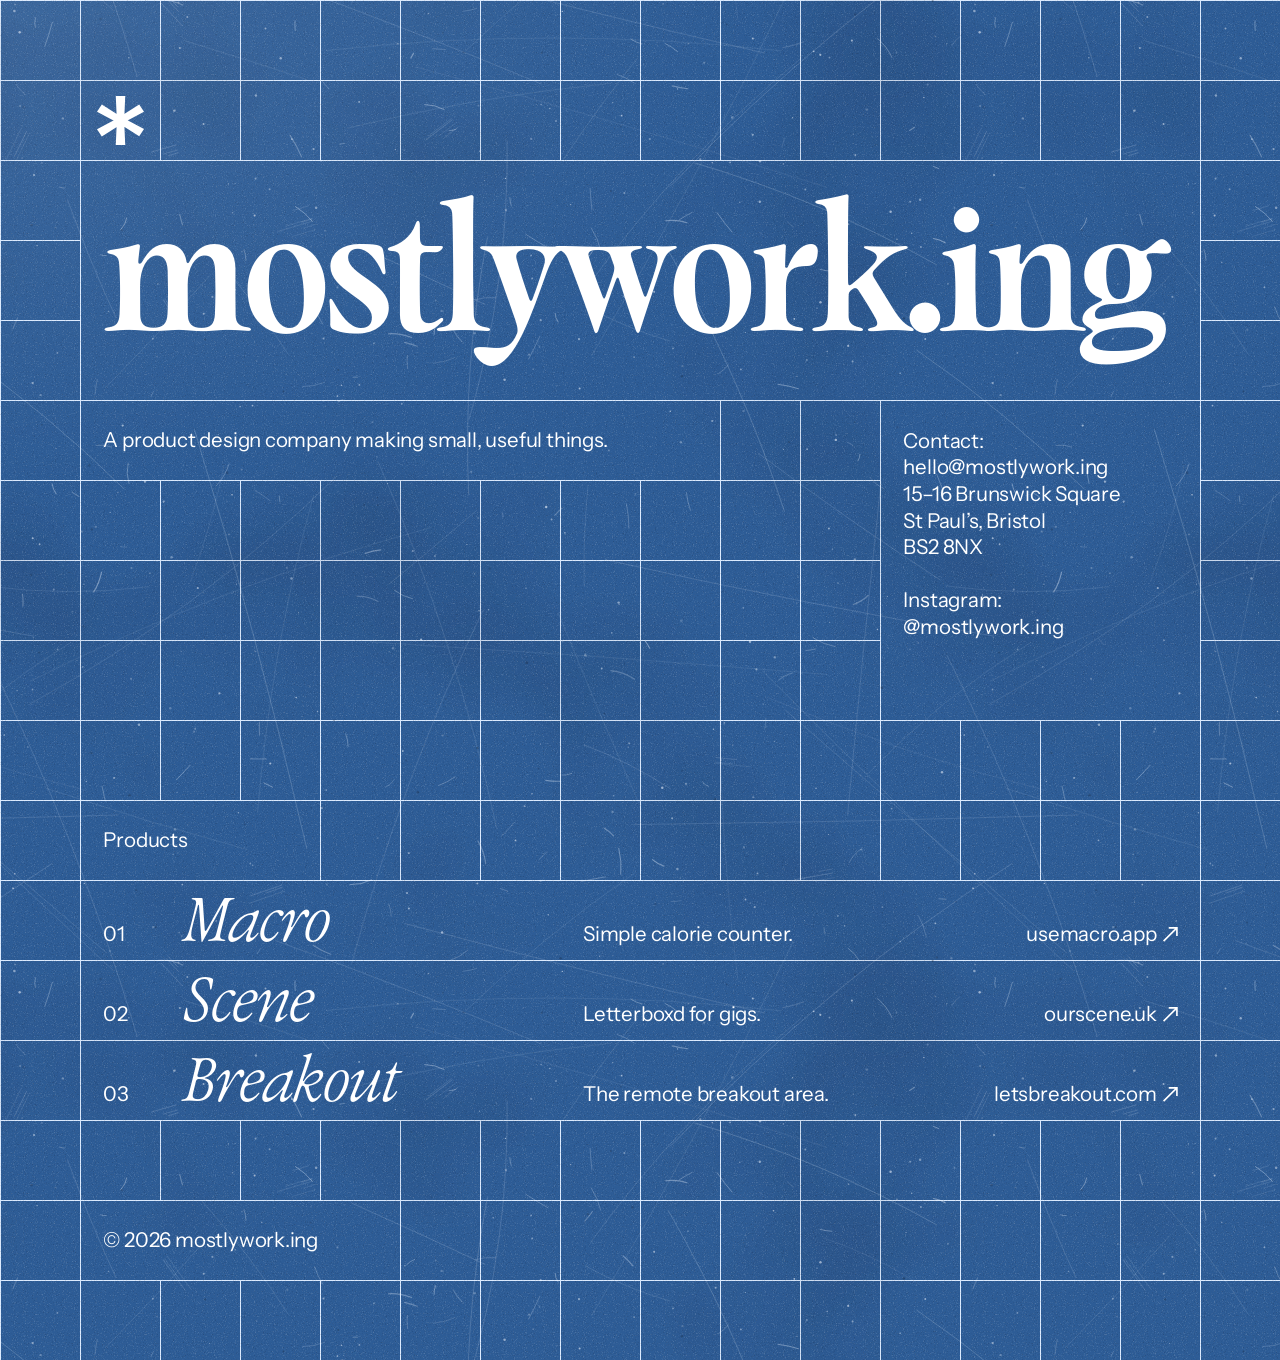
==== index.html @ d345268f "Make the cutting mat blue The mat is now a mid blue (#2d5c96) with pale blue-white grid lines, in pl" ====
<!DOCTYPE html>
<html lang="en-GB">
<head>
<meta charset="utf-8">
<meta name="viewport" content="width=device-width, initial-scale=1">
<title>mostlywork.ing</title>
<meta name="description" content="mostlywork.ing is a product design company in Bristol, UK. We make small, useful things.">
<link rel="canonical" href="https://mostlywork.ing/">
<meta name="theme-color" content="#2d5c96">

<meta property="og:type" content="website">
<meta property="og:url" content="https://mostlywork.ing/">
<meta property="og:site_name" content="mostlywork.ing">
<meta property="og:title" content="mostlywork.ing">
<meta property="og:description" content="A product design company making small, useful things.">
<meta property="og:image" content="https://mostlywork.ing/og.png">
<meta property="og:image:width" content="1200">
<meta property="og:image:height" content="630">
<meta property="og:image:alt" content="mostlywork.ing: A product design company making small, useful things.">
<meta name="twitter:card" content="summary_large_image">

<link rel="icon" href="/favicon.svg" type="image/svg+xml" media="(prefers-color-scheme: light)">
<link rel="icon" href="/favicon-dark.svg" type="image/svg+xml" media="(prefers-color-scheme: dark)">
<link rel="icon" href="/favicon.ico" sizes="32x32">
<link rel="apple-touch-icon" href="/apple-touch-icon.png">

<link rel="preload" href="/fonts/trjn-davinci-semibold-trial.woff2" as="font" type="font/woff2" crossorigin>
<link rel="preload" href="/fonts/instrument-sans.woff2" as="font" type="font/woff2" crossorigin>
<link rel="stylesheet" href="/styles.css">
</head>
<body>
<header class="masthead">
  <a class="home panel" href="/" aria-label="mostlywork.ing"><svg class="logo" viewBox="0 0 482 502" aria-hidden="true" focusable="false"><path d="M192.482 0H289.518L278.383 250.545H203.617L192.482 0ZM192.482 501.089L203.617 250.545H278.383L289.518 501.089H192.482ZM0 162.257L49.3135 87.4918L259.294 221.116L221.911 279.178L0 162.257ZM482 162.257L260.089 279.178L222.706 221.116L432.686 87.4918L482 162.257ZM482 338.036L432.686 412.802L222.706 279.178L260.089 221.116L482 338.036ZM0 339.627L221.911 222.706L259.294 280.769L49.3135 414.393L0 339.627Z"/></svg></a>
</header>

<main class="homepage">
  <section class="intro">
    <h1 class="panel" aria-label="mostlywork.ing"><span>mostly<wbr>work.ing</span></h1>
    <p class="panel lede"><span>A product design company making small, useful things.</span></p>
  </section>

  <section class="projects" id="products" aria-labelledby="products-title">
    <h2 class="panel tab" id="products-title"><span>Products</span></h2>
    <ol class="index">
      <li class="panel" style="--i: 0">
        <a class="project" href="https://usemacro.app" target="_blank" rel="noopener noreferrer">
          <span class="project-num" aria-hidden="true">01</span>
          <span class="project-name">Macro</span>
          <span class="project-desc">Simple calorie counter.</span>
          <span class="project-url">usemacro.app<svg class="arrow" viewBox="0 0 72 72" aria-hidden="true" focusable="false"><path d="M2.83 69.17 68 4M28 4H68V44"/></svg></span>
          <span class="sr-only">(opens in a new tab)</span>
        </a>
      </li>
      <li class="panel" style="--i: 1">
        <a class="project" href="https://ourscene.uk" target="_blank" rel="noopener noreferrer">
          <span class="project-num" aria-hidden="true">02</span>
          <span class="project-name">Scene</span>
          <span class="project-desc">Letterboxd for gigs.</span>
          <span class="project-url">ourscene.uk<svg class="arrow" viewBox="0 0 72 72" aria-hidden="true" focusable="false"><path d="M2.83 69.17 68 4M28 4H68V44"/></svg></span>
          <span class="sr-only">(opens in a new tab)</span>
        </a>
      </li>
      <li class="panel" style="--i: 2">
        <a class="project" href="https://www.letsbreakout.com/" target="_blank" rel="noopener noreferrer">
          <span class="project-num" aria-hidden="true">03</span>
          <span class="project-name">Breakout</span>
          <span class="project-desc">The remote breakout area.</span>
          <span class="project-url">letsbreakout.com<svg class="arrow" viewBox="0 0 72 72" aria-hidden="true" focusable="false"><path d="M2.83 69.17 68 4M28 4H68V44"/></svg></span>
          <span class="sr-only">(opens in a new tab)</span>
        </a>
      </li>
    </ol>
  </section>

  <address class="panel contact">
    <dl>
      <dt>Contact:</dt>
      <dd><a href="mailto:hello@mostlywork.ing">hello@mostlywork.ing</a></dd>
      <dd><a href="https://www.google.com/maps/search/?api=1&amp;query=15-16%20Brunswick%20Square%2C%20St%20Paul%E2%80%99s%2C%20Bristol%20BS2%208NX" target="_blank" rel="noopener noreferrer">15–16 Brunswick Square<br>St Paul’s, Bristol<br>BS2 8NX<span class="sr-only"> (opens in Google Maps in a new tab)</span></a></dd>
      <dt>Instagram:</dt>
      <dd><a href="https://www.instagram.com/mostlywork.ing/" target="_blank" rel="noopener noreferrer">@mostlywork.ing<span class="sr-only"> (opens in a new tab)</span></a></dd>
    </dl>
  </address>
</main>

<footer class="colophon">
  <p class="panel"><span>© 2026 mostlywork.ing</span></p>
</footer>

</body>
</html>
---- styles.css ----
/* mostlywork.ing: a cutting mat */

@font-face {
  font-family: "Instrument Sans";
  src: url("/fonts/instrument-sans.woff2") format("woff2");
  font-weight: 400 700;
  font-stretch: 75% 100%;
  font-style: normal;
  font-display: swap;
}

/* TRIAL licence only: replace with licensed files before this goes live. */
@font-face {
  font-family: "TRJN DaVinci";
  src: url("/fonts/trjn-davinci-semibold-trial.woff2") format("woff2");
  font-weight: 600;
  font-style: normal;
  font-display: swap;
}

@font-face {
  font-family: "TRJN DaVinci";
  src: url("/fonts/trjn-davinci-italic-trial.woff2") format("woff2");
  font-weight: 400;
  font-style: italic;
  font-display: swap;
}

/*
  The page is a cutting mat: a square grid of cells. Every block of content
  is a panel of whole cells with the grid lines cut out of it (a
  "knockout"), and its edges are the grid's own lines.

  Cells are a whole number of pixels so the lines stay crisp, and the grid
  is centred, so a few spare pixels (or, on very wide screens, spare cells)
  sit at either side.
*/

:root {
  color-scheme: dark;

  --mat: #2d5c96;
  --line: #dcebff;
  --chalk: #ffffff;

  /* Characters the display face lacks (e.g. ’) fall back to the sans. */
  --display: "TRJN DaVinci", var(--sans);
  --sans: "Instrument Sans", ui-sans-serif, system-ui, -apple-system, "Segoe UI", Roboto, "Helvetica Neue", Arial, sans-serif;

  --body-size: clamp(18px, 1.6vw, 22px);

  /* Phones: 10 cells across. 12 on tablets, 16 on desktops (below). */
  --cols: 10;
  --max-cell: 112px;
  --cell: min(var(--max-cell), calc(100cqi / var(--cols)));
  --x0: calc((100cqi - var(--cols) * var(--cell)) / 2);

  /* Text inset from a panel's edges */
  --pad: max(12px, calc(var(--cell) * 0.28));

  --ease-out: cubic-bezier(0.2, 0.7, 0.2, 1);
}

@supports (width: round(down, 10.5px, 1px)) {
  :root {
    --cell: min(var(--max-cell), round(down, calc(100cqi / var(--cols)), 1px));
    --x0: round(down, calc((100cqi - var(--cols) * var(--cell)) / 2), 1px);
  }
}

@media (min-width: 640px) {
  :root {
    --cols: 12;
  }
}

@media (min-width: 1100px) {
  :root {
    --cols: 16;
  }
}

*,
*::before,
*::after {
  box-sizing: border-box;
}

html {
  /* The grid is measured from the page's width */
  container-type: inline-size;
  background: var(--mat);
  -webkit-text-size-adjust: 100%;
  text-size-adjust: 100%;
}

body {
  position: relative;
  margin: 0;
  min-height: 100vh;
  min-height: 100svh;
  padding-left: var(--x0);
  background-color: var(--mat);
  background-image:
    linear-gradient(to right, var(--line) 1px, transparent 1px),
    linear-gradient(to bottom, var(--line) 1px, transparent 1px);
  background-size: var(--cell) var(--cell);
  background-position: var(--x0) 0;
  color: var(--chalk);
  font-family: var(--sans);
  font-size: var(--body-size);
  line-height: 1.3;
  letter-spacing: -0.01em;
  -webkit-font-smoothing: antialiased;
  -moz-osx-font-smoothing: grayscale;
  font-kerning: normal;
}

/* Wear on the mat: grain, specks and fine scratches, plus a little light
   catching the top corner. It lies over the grid and the panels but under
   their text, so the type stays crisp, and lets the pointer through. */
body::after {
  content: "";
  position: absolute;
  inset: 0;
  z-index: 2;
  pointer-events: none;
  background:
    radial-gradient(1100px 700px at 0 0, rgb(255 255 255 / 0.07), transparent 70%),
    url("/mat.svg") 0 0 / 960px 960px;
}

h1,
h2,
p,
ol {
  margin: 0;
}

h2 {
  font: inherit;
}

a {
  color: inherit;
}

::selection {
  background: var(--chalk);
  color: var(--mat);
}

:focus-visible {
  outline: 2px solid var(--chalk);
  outline-offset: -6px;
}

.sr-only {
  position: absolute;
  width: 1px;
  height: 1px;
  margin: -1px;
  padding: 0;
  overflow: hidden;
  clip: rect(0 0 0 0);
  white-space: nowrap;
  border: 0;
}

/*
  Type: three styles, used everywhere, all in white.
  1. Display  TRJN DaVinci Semibold  the page heading  (h1)
  2. Title    TRJN DaVinci Italic    product names     (.project-name)
  3. Body     Instrument Sans        everything else   (body)
*/

/* The grid. Header, main and footer each lay their panels on cells of the
   mat, one after another down the page. */

.masthead,
main,
.colophon {
  display: grid;
  grid-template-columns: repeat(var(--cols), var(--cell));
  grid-auto-rows: var(--cell);
}

/* A panel covers whole cells, stopping 1px short at its top and left so
   the grid lines along those edges show. The lines along its right and
   bottom edges belong to the next cells, so they show anyway. */
.panel > :not(.project),
.project > * {
  position: relative;
  z-index: 3;
}

.panel {
  min-width: 0;
  min-height: 0;
  margin: 1px 0 0 1px;
  display: flex;
  flex-direction: column;
  justify-content: center;
  padding: 0 var(--pad);
  background-color: var(--mat);
}

/* Masthead: the ✱ in its own square, just above the heading */

.masthead {
  grid-template-rows: var(--cell) calc(2 * var(--cell));
}

.home {
  grid-column: 2 / span 2;
  grid-row: 2;
  align-items: center;
  padding: 0;
}

/* The ✱ logo (482 × 502) */
.logo {
  display: block;
  height: 52%;
  width: auto;
  aspect-ratio: 482 / 502;
  fill: currentColor;
}

/* Intro: the heading, the lede and (on the homepage) the contact panel are
   all panels on main's grid. */

.intro {
  display: contents;
}

.intro h1 {
  grid-column: 2 / span 8;
  grid-row: 1 / span 5;
  font-family: var(--display);
  font-weight: 600;
  letter-spacing: -0.05em;
  /* Phones: "mostly" over "work.ing" (3.68em wide), filling the panel */
  font-size: calc((8 * var(--cell) - 2 * var(--pad)) / 3.74);
  line-height: 1;
}

.lede {
  grid-column: 2 / span 8;
  grid-row: 6 / span 3;
  text-wrap: pretty;
}

.lede a {
  text-decoration-thickness: 1px;
  text-underline-offset: 0.15em;
}

.lede a:hover {
  text-decoration-thickness: 2px;
}

/* Contact */

.contact {
  grid-column: 2 / span 8;
  grid-row: 24 / span 7;
  justify-content: flex-start;
  /* The first line sits in the middle of the first cell, level with the
     lede beside it on wider screens. */
  padding-top: max(var(--pad), calc((var(--cell) - 1.3em) / 2));
  font-style: normal;
}

.contact dl,
.contact dd {
  margin: 0;
}

.contact dd + dt {
  margin-top: 1.3em;
}

.contact a {
  text-decoration: none;
}

.contact a:hover,
.contact a:focus-visible {
  text-decoration: underline;
  text-decoration-thickness: 1px;
  text-underline-offset: 0.15em;
}

/* Products: a tab with the title, then a panel per product. Their rows and
   columns are main's own (subgrid), so each one sits on the mat's cells. */

.projects {
  grid-column: 2 / span 8;
  grid-row: 10 / span 13;
  display: grid;
  grid-template-columns: subgrid;
  grid-template-rows: subgrid;
  --row-span: 4;
}

.tab {
  grid-column: 1 / span 4;
  grid-row: 1;
}

.index {
  grid-column: 1 / -1;
  grid-row: 2 / -1;
  display: grid;
  grid-template-columns: subgrid;
  grid-template-rows: subgrid;
  list-style: none;
  padding: 0;
}

.index li {
  grid-column: 1 / -1;
  grid-row: span var(--row-span);
  padding: 0;
}

.project {
  flex: 1;
  display: grid;
  grid-template-columns: auto 1fr;
  grid-template-areas:
    "num url"
    "name name"
    "desc desc";
  align-content: center;
  align-items: baseline;
  row-gap: 8px;
  /* The names have tall ascenders and no descenders, so the row is nudged
     down a little to look centred in its panel. */
  padding: calc(var(--name-size) * 0.2) var(--pad) 0;
  text-decoration: none;
  --name-size: clamp(34px, calc(var(--cell) * 1.05), 56px);
}

/* Hover is a plain instant switch: the panel turns chalk white. Nothing
   moves, fades or changes shape, so it can't flicker between rows. Only
   on devices that really hover, so a tapped row on a phone doesn't stick. */
@media (hover: hover) {
  .project:hover {
    background: var(--chalk);
    color: var(--mat);
  }

  .project:hover .arrow {
    transform: translate(3px, -3px);
  }
}

.project:focus-visible {
  outline-offset: -6px;
}

.project-num {
  grid-area: num;
}

.project-name {
  grid-area: name;
  font-family: var(--display);
  font-size: var(--name-size);
  font-style: italic;
  font-weight: 400;
  line-height: 1;
  letter-spacing: -0.03em;
}

.project-desc {
  grid-area: desc;
  text-wrap: pretty;
}

.project-url {
  grid-area: url;
  display: flex;
  align-items: baseline;
  gap: 0.3em;
  justify-self: end;
  white-space: nowrap;
}

/* ↗ drawn to Instrument Sans's metrics: 0.72em cap height, 0.08em stems.
   It sits on the baseline, so it lines up with the text on every device
   (the font has no ↗ glyph, so a text arrow would come from a fallback). */
.arrow {
  flex: none;
  width: 0.72em;
  height: 0.72em;
  fill: none;
  stroke: currentColor;
  stroke-width: 8;
  overflow: visible;
}

.project:focus-visible .arrow {
  transform: translate(3px, -3px);
}

/* Colophon */

.colophon {
  grid-template-rows: repeat(3, var(--cell));
}

.colophon p {
  grid-column: 2 / span 8;
  grid-row: 2;
}

/* 404 */

.statement h1 {
  font-size: calc(var(--cell) * 1.3);
  line-height: 0.9;
  text-wrap: balance;
}

.notfound .lede {
  grid-row: 6 / span 4;
}

/* Tablets: 12 cells */

@media (min-width: 640px) {
  .home {
    grid-column: 2;
  }

  .masthead {
    grid-template-rows: var(--cell) var(--cell);
  }

  .logo {
    height: 62%;
  }

  /* One line from here up: "mostlywork.ing" is 6.45em wide */
  .intro h1 {
    grid-column: 2 / span 10;
    grid-row: 1 / span 2;
    font-size: calc((10 * var(--cell) - 2 * var(--pad)) / 6.55);
    line-height: 0.82;
  }

  .lede {
    grid-column: 2 / span 5;
    grid-row: 3 / span 2;
  }

  .contact {
    grid-column: 7 / span 5;
    grid-row: 3 / span 4;
  }

  .projects {
    grid-column: 2 / span 10;
    grid-row: 8 / span 7;
    --row-span: 2;
  }

  .tab {
    grid-column: 1 / span 3;
  }

  .project {
    grid-template-columns: 1fr 4fr 5fr;
    grid-template-areas:
      "num name desc"
      "num name url";
    row-gap: 2px;
    padding: calc(var(--name-size) * 0.2) 0 0;
    --name-size: min(76px, calc(var(--cell) * 0.8));
  }

  .project > * {
    padding-left: var(--pad);
  }

  .project-num,
  .project-name {
    grid-row: 1 / span 2;
    align-self: center;
  }

  .project-url {
    justify-self: start;
  }

  .colophon p {
    grid-column: 2 / span 5;
  }

  .statement h1 {
    grid-column: 2 / span 10;
    grid-row: 1 / span 3;
    font-size: calc(var(--cell) * 1.15);
  }

  .notfound .lede {
    grid-column: 2 / span 7;
    grid-row: 4 / span 2;
  }
}

/* Desktops: 16 cells */

@media (min-width: 1100px) {
  .home {
    grid-column: 2;
  }

  .intro h1 {
    grid-column: 2 / span 14;
    grid-row: 1 / span 3;
    font-size: min(calc((14 * var(--cell) - 2 * var(--pad)) / 6.55), 300px);
  }

  .lede {
    grid-column: 2 / span 8;
    grid-row: 4;
  }

  .contact {
    grid-column: 12 / span 4;
    grid-row: 4 / span 4;
  }

  .projects {
    grid-column: 2 / span 14;
    grid-row: 9 / span 4;
    --row-span: 1;
  }

  /* One line per product, each part starting on a cell:
     number 1 cell, name 5, description 4, address 4. */
  .project {
    grid-template-columns: 1fr 5fr 4fr 4fr;
    grid-template-areas: "num name desc url";
    --name-size: min(76px, calc(var(--cell) * 0.72));
  }

  .project-num,
  .project-name {
    grid-row: auto;
    align-self: baseline;
  }

  .project-url {
    justify-self: end;
    padding-right: var(--pad);
  }

  .colophon p {
    grid-column: 2 / span 4;
  }

  .statement h1 {
    grid-column: 2 / span 14;
    font-size: calc(var(--cell) * 1.2);
  }

  .notfound .lede {
    grid-column: 2 / span 8;
  }
}

/* Motion: the ✱ and panels cut out of the grid one after another, then
   their contents rise in. A product's link never moves (only what's inside
   it), so its hover area stays put under a still pointer. */

.panel {
  animation: knock 0.7s var(--ease-out) var(--d, 0s) backwards;
}

.panel > :not(.project),
.project > * {
  animation: rise 0.9s var(--ease-out) calc(var(--d, 0s) + 0.1s) backwards;
}

.home {
  --d: 0s;
}

.intro h1 {
  --d: 0.06s;
}

.lede {
  --d: 0.14s;
}

.contact {
  --d: 0.2s;
}

.tab {
  --d: 0.26s;
}

.index li {
  --d: calc(0.32s + var(--i, 0) * 0.08s);
}

.colophon p {
  --d: 0.5s;
}

@keyframes knock {
  from {
    background-color: transparent;
  }
}

@keyframes rise {
  from {
    opacity: 0;
    transform: translateY(16px);
  }
}

@media (prefers-reduced-motion: reduce) {
  *,
  *::before,
  *::after {
    animation: none !important;
    transition: none !important;
  }
}
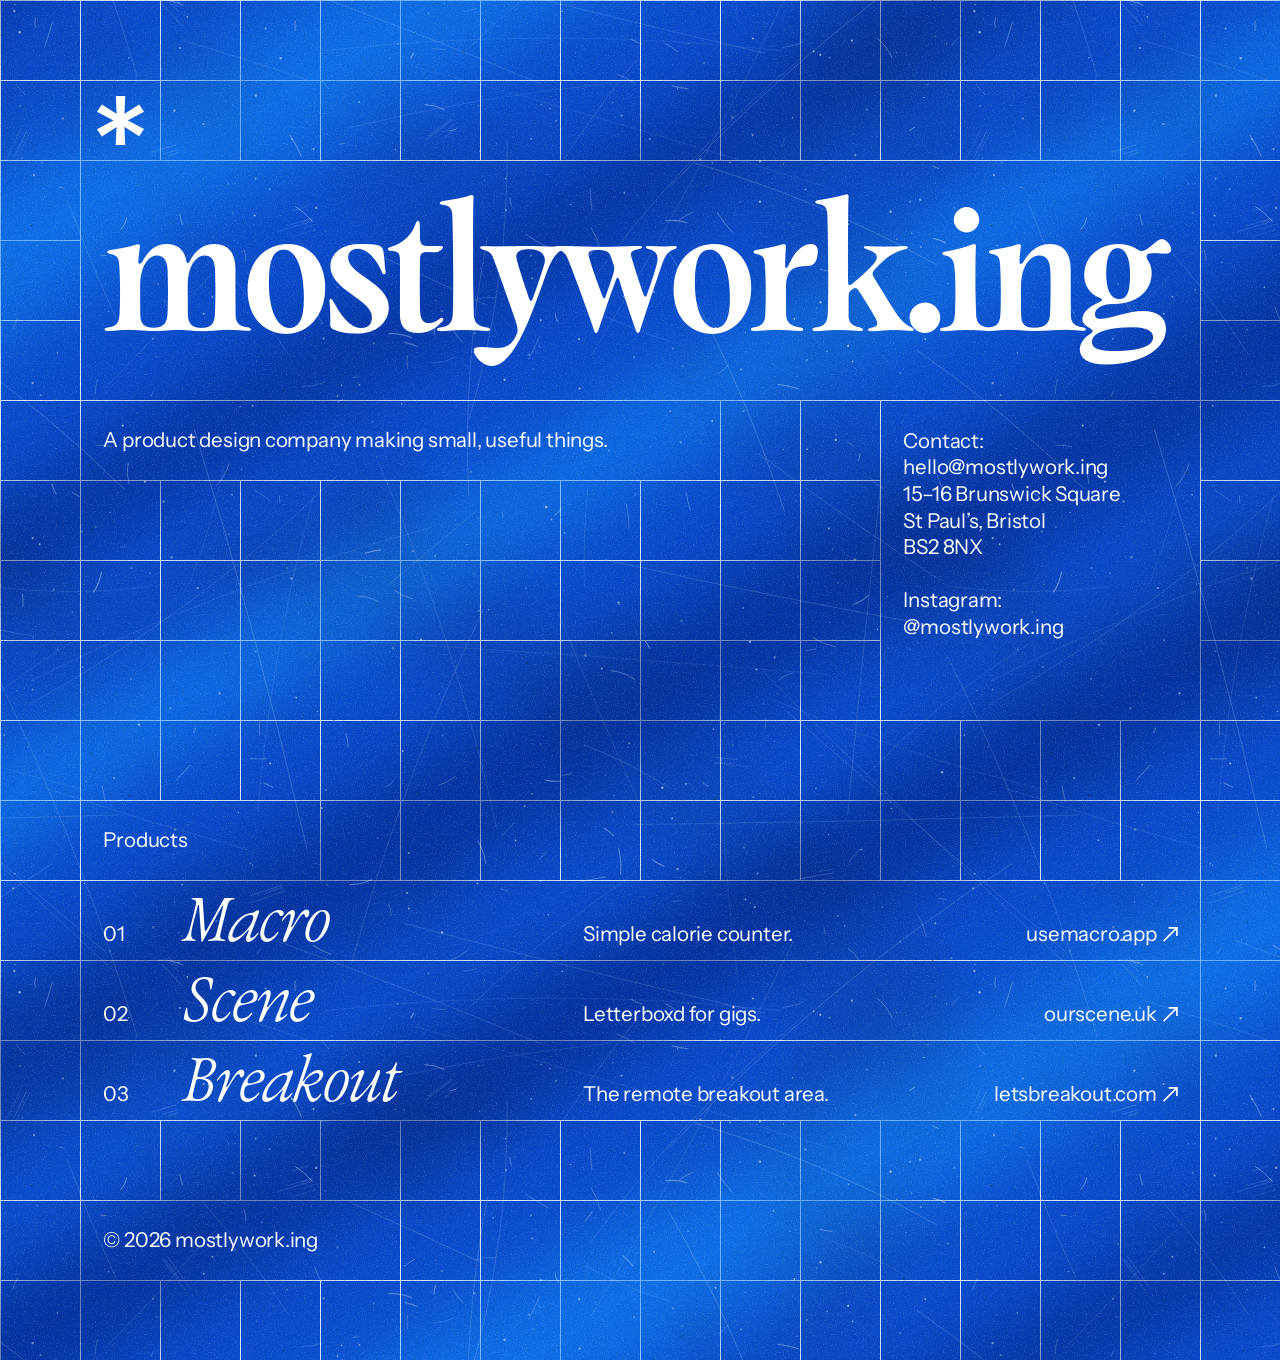
==== commit b4a2b239: "Brighter blue mat with drifting light and shade The mat is now a bright cobalt blue (#0a4ccc), like " ====
--- a/index.html
+++ b/index.html
@@ -6,7 +6,7 @@
 <title>mostlywork.ing</title>
 <meta name="description" content="mostlywork.ing is a product design company in Bristol, UK. We make small, useful things.">
 <link rel="canonical" href="https://mostlywork.ing/">
-<meta name="theme-color" content="#2d5c96">
+<meta name="theme-color" content="#0a4ccc">
 
 <meta property="og:type" content="website">
 <meta property="og:url" content="https://mostlywork.ing/">
--- a/styles.css
+++ b/styles.css
@@ -39,8 +39,8 @@
 :root {
   color-scheme: dark;
 
-  --mat: #2d5c96;
-  --line: #dcebff;
+  --mat: #0a4ccc;
+  --line: #d6e6ff;
   --chalk: #ffffff;
 
   /* Characters the display face lacks (e.g. ’) fall back to the sans. */
@@ -116,18 +116,80 @@
   font-kerning: normal;
 }
 
-/* Wear on the mat: grain, specks and fine scratches, plus a little light
-   catching the top corner. It lies over the grid and the panels but under
-   their text, so the type stays crisp, and lets the pointer through. */
+/* Light through a window: soft bands of light and shade fall across the
+   mat and drift slowly, with a couple of pools of brighter light. They're
+   fixed to the screen, so the mat slides under them as the page scrolls.
+   They lie over the grid and the panels but under the text. At their
+   brightest, white text still has 4.5:1 contrast. */
+body::before {
+  content: "";
+  position: fixed;
+  inset: -10vmax;
+  z-index: 1;
+  pointer-events: none;
+  background:
+    radial-gradient(42vmax 26vmax at 72% 28%, rgb(30 145 255 / 0.06), transparent 70%),
+    radial-gradient(36vmax 24vmax at 18% 78%, rgb(30 145 255 / 0.06), transparent 70%),
+    repeating-linear-gradient(150deg,
+        rgb(0 28 120 / 0.000) 1vmax,
+        rgb(0 28 120 / 0.073) 3.25vmax,
+        rgb(0 28 120 / 0.250) 5.5vmax,
+        rgb(0 28 120 / 0.427) 7.75vmax,
+        rgb(0 28 120 / 0.500) 10vmax,
+        rgb(0 28 120 / 0.427) 12.25vmax,
+        rgb(0 28 120 / 0.250) 14.5vmax,
+        rgb(0 28 120 / 0.073) 16.75vmax,
+        rgb(0 28 120 / 0.000) 19vmax,
+        rgb(20 140 255 / 0.000) 20vmax,
+        rgb(20 140 255 / 0.081) 22.75vmax,
+        rgb(20 140 255 / 0.275) 25.5vmax,
+        rgb(20 140 255 / 0.469) 28.25vmax,
+        rgb(20 140 255 / 0.550) 31vmax,
+        rgb(20 140 255 / 0.469) 33.75vmax,
+        rgb(20 140 255 / 0.275) 36.5vmax,
+        rgb(20 140 255 / 0.081) 39.25vmax,
+        rgb(20 140 255 / 0.000) 42vmax,
+        rgb(0 28 120 / 0.000) 43vmax,
+        rgb(0 28 120 / 0.056) 45vmax,
+        rgb(0 28 120 / 0.190) 47vmax,
+        rgb(0 28 120 / 0.324) 49vmax,
+        rgb(0 28 120 / 0.380) 51vmax,
+        rgb(0 28 120 / 0.324) 53vmax,
+        rgb(0 28 120 / 0.190) 55vmax,
+        rgb(0 28 120 / 0.056) 57vmax,
+        rgb(0 28 120 / 0.000) 59vmax,
+        rgb(20 140 255 / 0.000) 60vmax,
+        rgb(20 140 255 / 0.066) 62vmax,
+        rgb(20 140 255 / 0.225) 64vmax,
+        rgb(20 140 255 / 0.384) 66vmax,
+        rgb(20 140 255 / 0.450) 68vmax,
+        rgb(20 140 255 / 0.384) 70vmax,
+        rgb(20 140 255 / 0.225) 72vmax,
+        rgb(20 140 255 / 0.066) 74vmax,
+        rgb(20 140 255 / 0.000) 76vmax,
+        rgb(0 28 120 / 0.000) 76vmax,
+        rgb(0 28 120 / 0.070) 78.5vmax,
+        rgb(0 28 120 / 0.240) 81vmax,
+        rgb(0 28 120 / 0.410) 83.5vmax,
+        rgb(0 28 120 / 0.480) 86vmax,
+        rgb(0 28 120 / 0.410) 88.5vmax,
+        rgb(0 28 120 / 0.240) 91vmax,
+        rgb(0 28 120 / 0.070) 93.5vmax,
+        rgb(0 28 120 / 0.000) 96vmax);
+  animation: light 24s ease-in-out infinite alternate;
+  will-change: transform, opacity;
+}
+
+/* Wear on the mat: grain, specks and fine scratches. It lies over the grid
+   and the panels but under their text, so the type stays crisp, and lets
+   the pointer through. */
 body::after {
   content: "";
   position: absolute;
   inset: 0;
   z-index: 2;
   pointer-events: none;
-  background:
-    radial-gradient(1100px 700px at 0 0, rgb(255 255 255 / 0.07), transparent 70%),
-    url("/mat.svg") 0 0 / 960px 960px;
+  background: url("/mat.svg") 0 0 / 960px 960px;
 }
 
 h1,
@@ -340,6 +402,10 @@
      down a little to look centred in its panel. */
   padding: calc(var(--name-size) * 0.2) var(--pad) 0;
   text-decoration: none;
+  /* Above the light and the wear, so a hovered row is clean white. The
+     rows never overlap, so this doesn't change which one is hovered. */
+  position: relative;
+  z-index: 4;
   --name-size: clamp(34px, calc(var(--cell) * 1.05), 56px);
 }
 
@@ -615,6 +681,20 @@
   --d: 0.5s;
 }
 
+@keyframes light {
+  0% {
+    transform: translate3d(-1.5vmax, -2.6vmax, 0) rotate(-0.6deg);
+  }
+
+  50% {
+    opacity: 0.8;
+  }
+
+  100% {
+    transform: translate3d(1.5vmax, 2.6vmax, 0) rotate(0.6deg);
+  }
+}
+
 @keyframes knock {
   from {
     background-color: transparent;
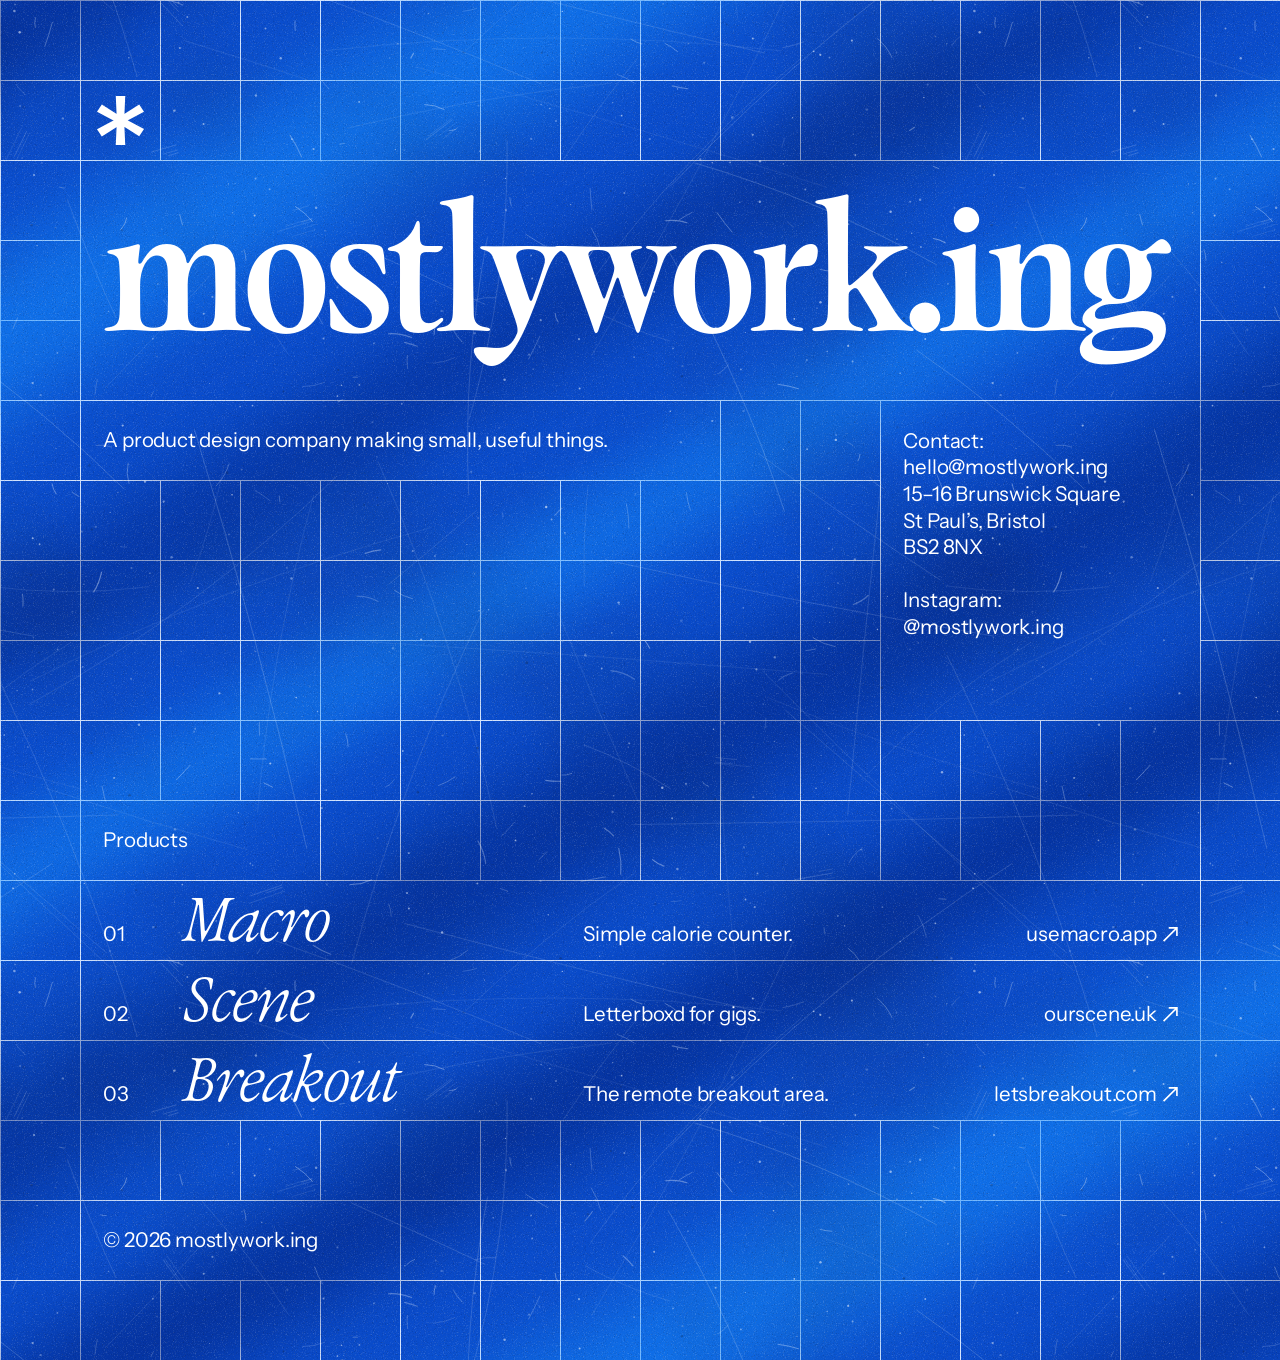
==== commit 506c0730: "Make the light part of the scene The bands of light and shade were fixed to the screen, so the mat s" ====
--- a/index.html
+++ b/index.html
@@ -29,6 +29,7 @@
 <link rel="stylesheet" href="/styles.css">
 </head>
 <body>
+<div class="light" aria-hidden="true"></div>
 <header class="masthead">
   <a class="home panel" href="/" aria-label="mostlywork.ing"><svg class="logo" viewBox="0 0 482 502" aria-hidden="true" focusable="false"><path d="M192.482 0H289.518L278.383 250.545H203.617L192.482 0ZM192.482 501.089L203.617 250.545H278.383L289.518 501.089H192.482ZM0 162.257L49.3135 87.4918L259.294 221.116L221.911 279.178L0 162.257ZM482 162.257L260.089 279.178L222.706 221.116L432.686 87.4918L482 162.257ZM482 338.036L432.686 412.802L222.706 279.178L260.089 221.116L482 338.036ZM0 339.627L221.911 222.706L259.294 280.769L49.3135 414.393L0 339.627Z"/></svg></a>
 </header>
--- a/styles.css
+++ b/styles.css
@@ -116,20 +116,27 @@
   font-kerning: normal;
 }
 
-/* Light through a window: soft bands of light and shade fall across the
-   mat and drift slowly, with a couple of pools of brighter light. They're
-   fixed to the screen, so the mat slides under them as the page scrolls.
-   They lie over the grid and the panels but under the text. At their
-   brightest, white text still has 4.5:1 contrast. */
-body::before {
+/* Light through a window falls across the mat: soft bands of light and
+   shade, with a couple of faint pools of brighter light. It's part of the
+   scene, so it scrolls with the mat, and it drifts slowly in place. It lies
+   over the grid and the panels but under the text. At its brightest, white
+   text still has 4.5:1 contrast. The frame clips the drifting layer so its
+   edges never show. */
+.light {
+  position: absolute;
+  inset: 0;
+  z-index: 1;
+  overflow: hidden;
+  pointer-events: none;
+}
+
+.light::before {
   content: "";
-  position: fixed;
-  inset: -10vmax;
-  z-index: 1;
-  pointer-events: none;
+  position: absolute;
+  inset: -6vmax;
   background:
-    radial-gradient(42vmax 26vmax at 72% 28%, rgb(30 145 255 / 0.06), transparent 70%),
-    radial-gradient(36vmax 24vmax at 18% 78%, rgb(30 145 255 / 0.06), transparent 70%),
+    radial-gradient(42vmax 26vmax at 72% 32vmax, rgb(30 145 255 / 0.06), transparent 70%),
+    radial-gradient(36vmax 24vmax at 18% 92vmax, rgb(30 145 255 / 0.06), transparent 70%),
     repeating-linear-gradient(150deg,
         rgb(0 28 120 / 0.000) 1vmax,
         rgb(0 28 120 / 0.073) 3.25vmax,
@@ -683,7 +690,7 @@
 
 @keyframes light {
   0% {
-    transform: translate3d(-1.5vmax, -2.6vmax, 0) rotate(-0.6deg);
+    transform: translate3d(-1.5vmax, -2.6vmax, 0) rotate(-0.3deg);
   }
 
   50% {
@@ -691,7 +698,7 @@
   }
 
   100% {
-    transform: translate3d(1.5vmax, 2.6vmax, 0) rotate(0.6deg);
+    transform: translate3d(1.5vmax, 2.6vmax, 0) rotate(0.3deg);
   }
 }
 
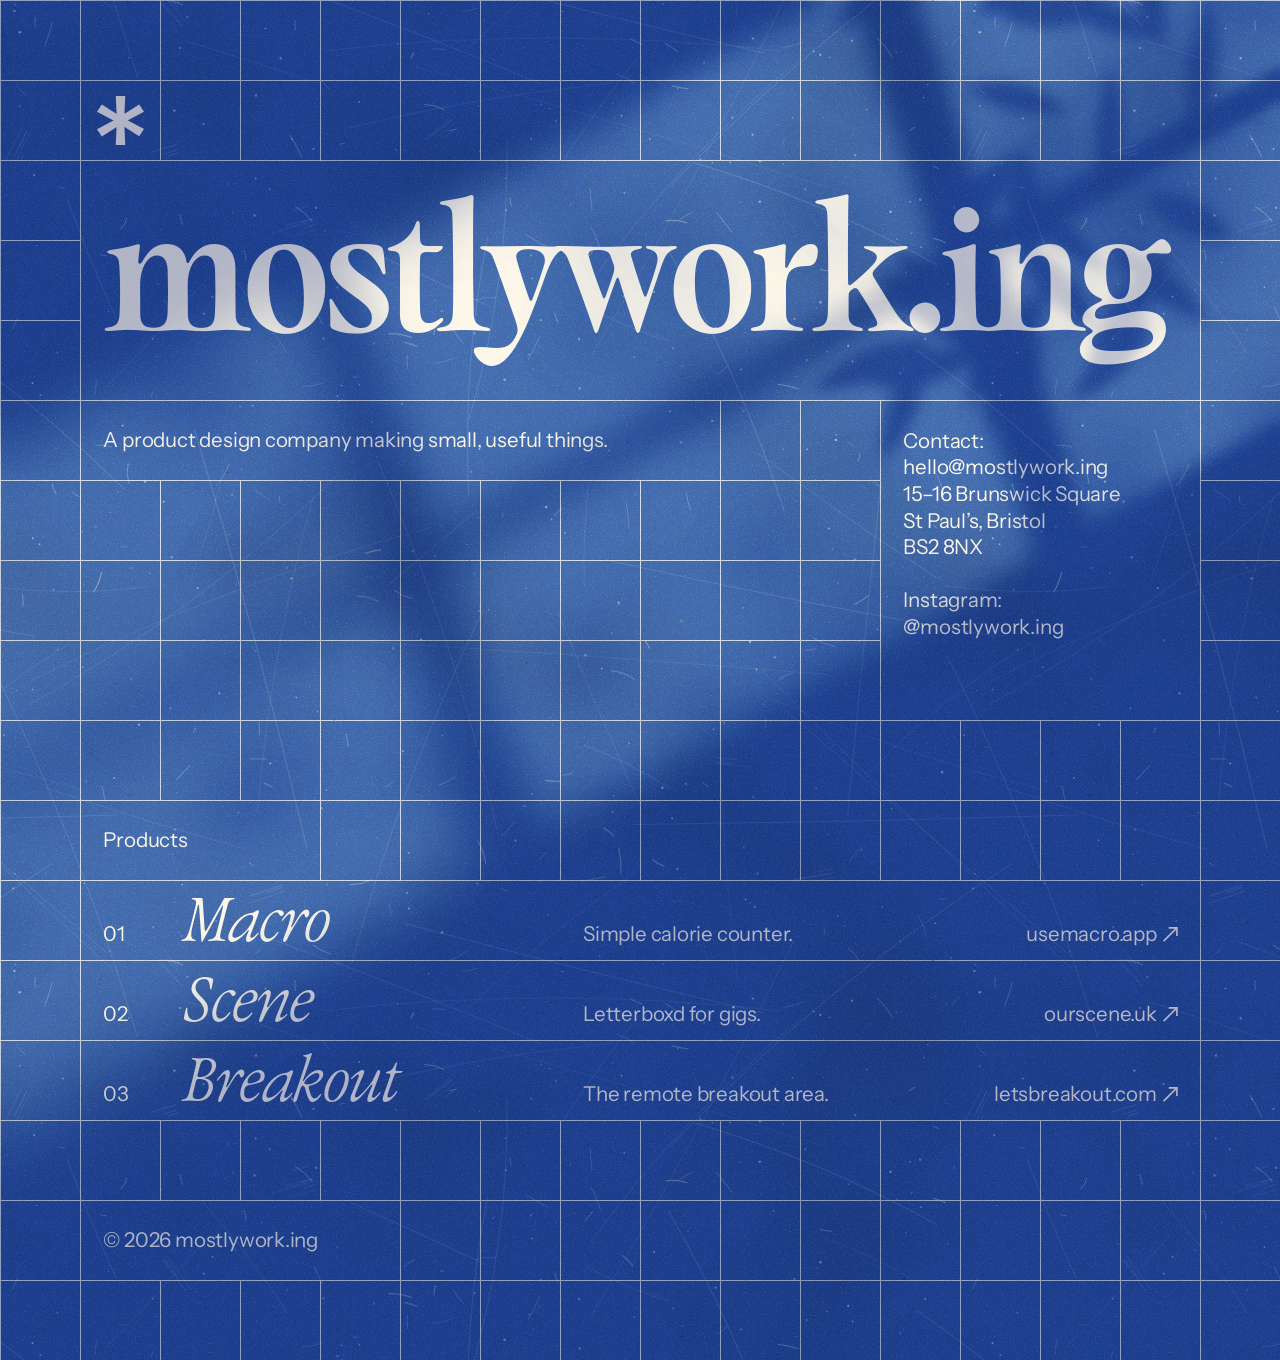
==== commit ae74e342: "Realistic window light instead of stripes The repeating diagonal bands, the azure screen light and t" ====
--- a/index.html
+++ b/index.html
@@ -6,7 +6,7 @@
 <title>mostlywork.ing</title>
 <meta name="description" content="mostlywork.ing is a product design company in Bristol, UK. We make small, useful things.">
 <link rel="canonical" href="https://mostlywork.ing/">
-<meta name="theme-color" content="#0a4ccc">
+<meta name="theme-color" content="#1d4193">
 
 <meta property="og:type" content="website">
 <meta property="og:url" content="https://mostlywork.ing/">
@@ -30,6 +30,7 @@
 </head>
 <body>
 <div class="light" aria-hidden="true"></div>
+<div class="sun" aria-hidden="true"></div>
 <header class="masthead">
   <a class="home panel" href="/" aria-label="mostlywork.ing"><svg class="logo" viewBox="0 0 482 502" aria-hidden="true" focusable="false"><path d="M192.482 0H289.518L278.383 250.545H203.617L192.482 0ZM192.482 501.089L203.617 250.545H278.383L289.518 501.089H192.482ZM0 162.257L49.3135 87.4918L259.294 221.116L221.911 279.178L0 162.257ZM482 162.257L260.089 279.178L222.706 221.116L432.686 87.4918L482 162.257ZM482 338.036L432.686 412.802L222.706 279.178L260.089 221.116L482 338.036ZM0 339.627L221.911 222.706L259.294 280.769L49.3135 414.393L0 339.627Z"/></svg></a>
 </header>
--- a/styles.css
+++ b/styles.css
@@ -39,7 +39,7 @@
 :root {
   color-scheme: dark;
 
-  --mat: #0a4ccc;
+  --mat: #2858b8;
   --line: #d6e6ff;
   --chalk: #ffffff;
 
@@ -116,75 +116,86 @@
   font-kerning: normal;
 }
 
-/* Light through a window falls across the mat: soft bands of light and
-   shade, with a couple of faint pools of brighter light. It's part of the
-   scene, so it scrolls with the mat, and it drifts slowly in place. It lies
-   over the grid and the panels but under the text. At its brightest, white
-   text still has 4.5:1 contrast. The frame clips the drifting layer so its
-   edges never show. */
-.light {
+/* Light from a window falls across the mat: a patch of warm sun through a
+   six-pane window, whose bar shadows are crisp near the window and soften
+   with distance, and cool ambient light everywhere else, fading away from
+   the window. A plant on the sill and a tree outside cast leaf shadows that
+   sway in the breeze; the window light itself holds still.
+
+   Like real light it falls on everything on the board (mat, lines, wear,
+   panels and type): the whole layer multiplies the page. Sunlit areas show
+   the mat's true colour, a touch warm. The leaves composite inside the
+   layer, so a leaf can only take sun down to ambient, never darker. Even in
+   the dimmest ambient light, white text keeps at least 4.5:1 contrast.
+
+   The sun also lifts the mat a little where it falls (a screen layer, cut
+   by the same leaves), so sunlit mat is lighter and slightly washed out,
+   as in real sun. White type stays white there.
+
+   It's part of the scene, so it scrolls with the mat. On narrow screens the
+   scene keeps a minimum size, anchored to the window side. */
+.light,
+.sun {
+  --scene: max(100%, 900px);
   position: absolute;
   inset: 0;
-  z-index: 1;
+  z-index: 5;
   overflow: hidden;
   pointer-events: none;
 }
 
-.light::before {
+.light {
+  mix-blend-mode: multiply;
+  background:
+    url("/light/scene.webp") right top / var(--scene) auto no-repeat,
+    rgb(176 180 196);
+}
+
+.sun {
+  mix-blend-mode: screen;
+  background:
+    url("/light/glow.webp") right top / var(--scene) auto no-repeat,
+    #000;
+}
+
+.light::before,
+.light::after,
+.sun::before,
+.sun::after {
   content: "";
   position: absolute;
-  inset: -6vmax;
-  background:
-    radial-gradient(42vmax 26vmax at 72% 32vmax, rgb(30 145 255 / 0.06), transparent 70%),
-    radial-gradient(36vmax 24vmax at 18% 92vmax, rgb(30 145 255 / 0.06), transparent 70%),
-    repeating-linear-gradient(150deg,
-        rgb(0 28 120 / 0.000) 1vmax,
-        rgb(0 28 120 / 0.073) 3.25vmax,
-        rgb(0 28 120 / 0.250) 5.5vmax,
-        rgb(0 28 120 / 0.427) 7.75vmax,
-        rgb(0 28 120 / 0.500) 10vmax,
-        rgb(0 28 120 / 0.427) 12.25vmax,
-        rgb(0 28 120 / 0.250) 14.5vmax,
-        rgb(0 28 120 / 0.073) 16.75vmax,
-        rgb(0 28 120 / 0.000) 19vmax,
-        rgb(20 140 255 / 0.000) 20vmax,
-        rgb(20 140 255 / 0.081) 22.75vmax,
-        rgb(20 140 255 / 0.275) 25.5vmax,
-        rgb(20 140 255 / 0.469) 28.25vmax,
-        rgb(20 140 255 / 0.550) 31vmax,
-        rgb(20 140 255 / 0.469) 33.75vmax,
-        rgb(20 140 255 / 0.275) 36.5vmax,
-        rgb(20 140 255 / 0.081) 39.25vmax,
-        rgb(20 140 255 / 0.000) 42vmax,
-        rgb(0 28 120 / 0.000) 43vmax,
-        rgb(0 28 120 / 0.056) 45vmax,
-        rgb(0 28 120 / 0.190) 47vmax,
-        rgb(0 28 120 / 0.324) 49vmax,
-        rgb(0 28 120 / 0.380) 51vmax,
-        rgb(0 28 120 / 0.324) 53vmax,
-        rgb(0 28 120 / 0.190) 55vmax,
-        rgb(0 28 120 / 0.056) 57vmax,
-        rgb(0 28 120 / 0.000) 59vmax,
-        rgb(20 140 255 / 0.000) 60vmax,
-        rgb(20 140 255 / 0.066) 62vmax,
-        rgb(20 140 255 / 0.225) 64vmax,
-        rgb(20 140 255 / 0.384) 66vmax,
-        rgb(20 140 255 / 0.450) 68vmax,
-        rgb(20 140 255 / 0.384) 70vmax,
-        rgb(20 140 255 / 0.225) 72vmax,
-        rgb(20 140 255 / 0.066) 74vmax,
-        rgb(20 140 255 / 0.000) 76vmax,
-        rgb(0 28 120 / 0.000) 76vmax,
-        rgb(0 28 120 / 0.070) 78.5vmax,
-        rgb(0 28 120 / 0.240) 81vmax,
-        rgb(0 28 120 / 0.410) 83.5vmax,
-        rgb(0 28 120 / 0.480) 86vmax,
-        rgb(0 28 120 / 0.410) 88.5vmax,
-        rgb(0 28 120 / 0.240) 91vmax,
-        rgb(0 28 120 / 0.070) 93.5vmax,
-        rgb(0 28 120 / 0.000) 96vmax);
-  animation: light 24s ease-in-out infinite alternate;
-  will-change: transform, opacity;
+  top: 0;
+  right: 0;
+  width: var(--scene);
+  aspect-ratio: 4 / 5;
+  background: 0 0 / 100% 100% no-repeat;
+  will-change: translate, rotate;
+}
+
+/* The tree outside: big soft dapples, swaying slowly */
+.light::before,
+.sun::before {
+  background-image: url("/light/far.webp");
+  transform-origin: 110% -10%;
+  animation:
+    dapple-sway 11s ease-in-out infinite alternate,
+    dapple-drift 7.3s ease-in-out infinite alternate;
+}
+
+/* The plant on the sill: sharper sprigs, swaying and fluttering */
+.light::after,
+.sun::after {
+  background-image: url("/light/near.webp");
+  transform-origin: 104% 3%;
+  animation:
+    leaf-sway 4.7s ease-in-out infinite alternate,
+    leaf-flutter 2.9s ease-in-out infinite alternate;
+}
+
+/* In the sun's glow the same leaves are black: they block it */
+.sun::before,
+.sun::after {
+  filter: brightness(0);
 }
 
 /* Wear on the mat: grain, specks and fine scratches. It lies over the grid
@@ -688,17 +699,43 @@
   --d: 0.5s;
 }
 
-@keyframes light {
-  0% {
-    transform: translate3d(-1.5vmax, -2.6vmax, 0) rotate(-0.3deg);
-  }
-
-  50% {
-    opacity: 0.8;
-  }
-
-  100% {
-    transform: translate3d(1.5vmax, 2.6vmax, 0) rotate(0.3deg);
+@keyframes dapple-sway {
+  from {
+    rotate: -0.6deg;
+  }
+
+  to {
+    rotate: 0.6deg;
+  }
+}
+
+@keyframes dapple-drift {
+  from {
+    translate: -0.4vmax 0.3vmax;
+  }
+
+  to {
+    translate: 0.4vmax -0.3vmax;
+  }
+}
+
+@keyframes leaf-sway {
+  from {
+    rotate: -2deg;
+  }
+
+  to {
+    rotate: 1.6deg;
+  }
+}
+
+@keyframes leaf-flutter {
+  from {
+    translate: 0.15vmax -0.1vmax;
+  }
+
+  to {
+    translate: -0.2vmax 0.15vmax;
   }
 }
 
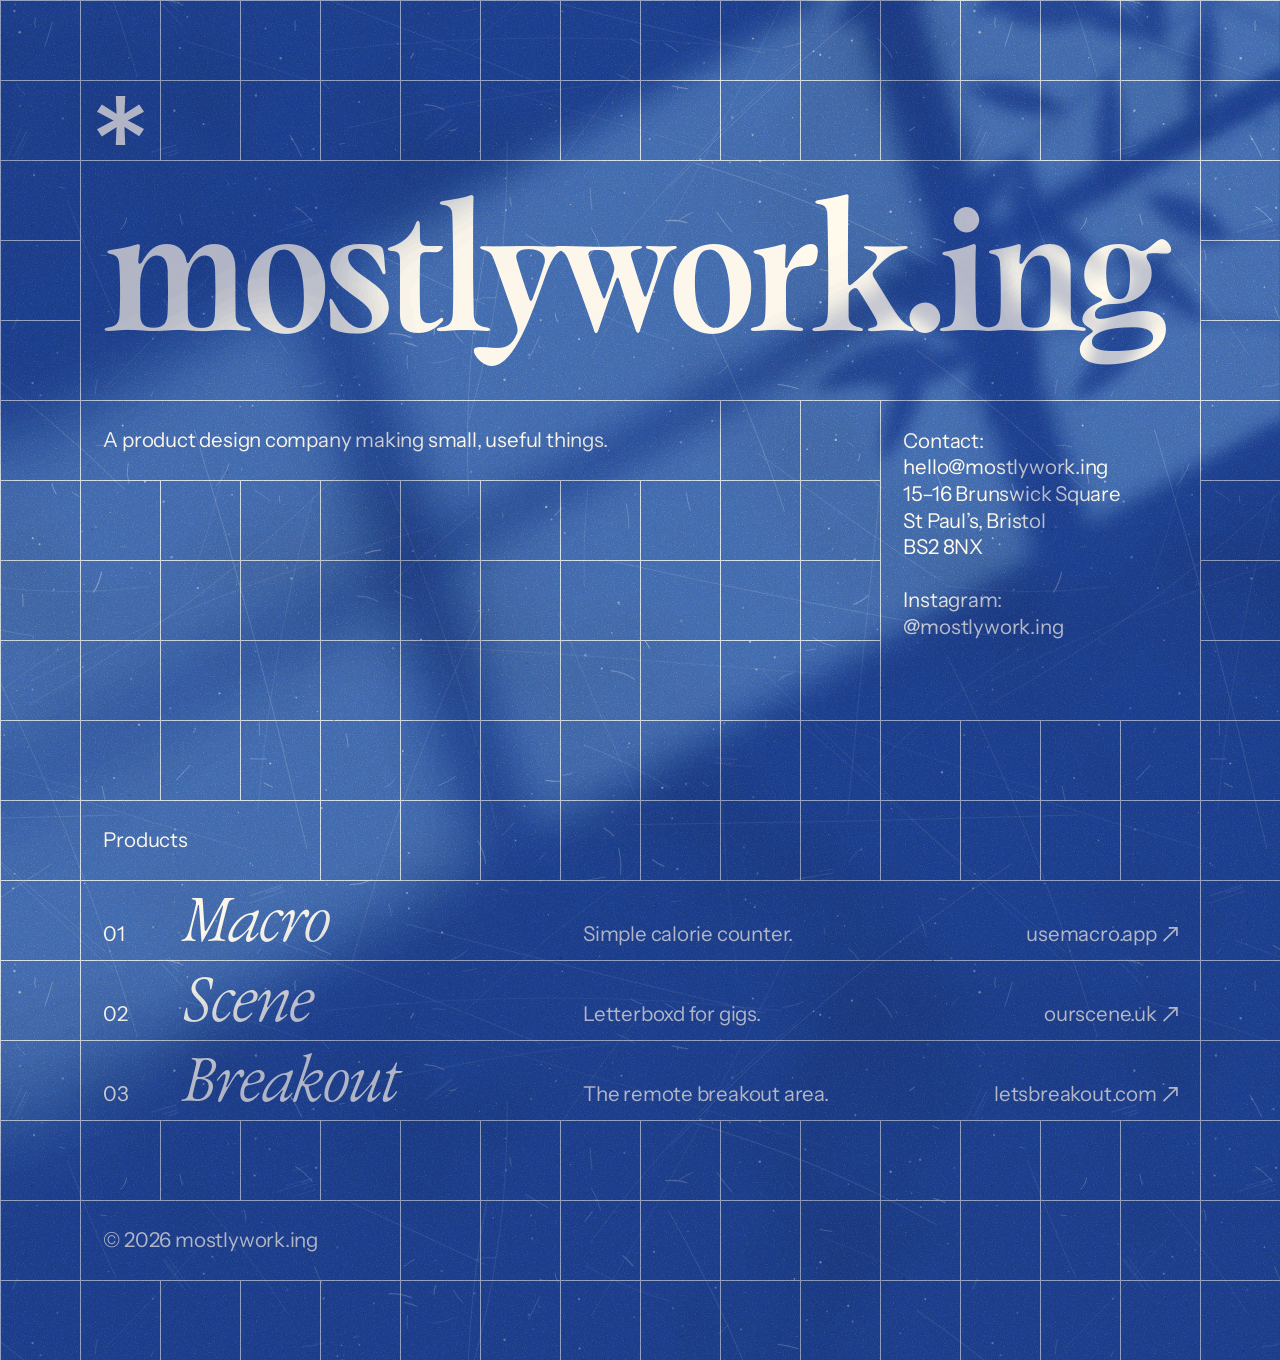
==== commit e5e5645e: "No leaf-shadow edges; the sun comes out on load The leaf shadows sat on images that stopped exactly " ====
--- a/index.html
+++ b/index.html
@@ -27,10 +27,15 @@
 <link rel="preload" href="/fonts/trjn-davinci-semibold-trial.woff2" as="font" type="font/woff2" crossorigin>
 <link rel="preload" href="/fonts/instrument-sans.woff2" as="font" type="font/woff2" crossorigin>
 <link rel="stylesheet" href="/styles.css">
+<link rel="preload" href="/mat.svg" as="image" type="image/svg+xml">
+<link rel="preload" href="/light/patch.webp" as="image" type="image/webp">
+<link rel="preload" href="/light/glow.webp" as="image" type="image/webp">
+<link rel="preload" href="/light/near.webp" as="image" type="image/webp">
+<link rel="preload" href="/light/far.webp" as="image" type="image/webp">
 </head>
 <body>
-<div class="light" aria-hidden="true"></div>
-<div class="sun" aria-hidden="true"></div>
+<div class="light" aria-hidden="true"><div class="patch"></div></div>
+<div class="sun" aria-hidden="true"><div class="patch"></div></div>
 <header class="masthead">
   <a class="home panel" href="/" aria-label="mostlywork.ing"><svg class="logo" viewBox="0 0 482 502" aria-hidden="true" focusable="false"><path d="M192.482 0H289.518L278.383 250.545H203.617L192.482 0ZM192.482 501.089L203.617 250.545H278.383L289.518 501.089H192.482ZM0 162.257L49.3135 87.4918L259.294 221.116L221.911 279.178L0 162.257ZM482 162.257L260.089 279.178L222.706 221.116L432.686 87.4918L482 162.257ZM482 338.036L432.686 412.802L222.706 279.178L260.089 221.116L482 338.036ZM0 339.627L221.911 222.706L259.294 280.769L49.3135 414.393L0 339.627Z"/></svg></a>
 </header>
--- a/styles.css
+++ b/styles.css
@@ -133,10 +133,19 @@
    as in real sun. White type stays white there.
 
    It's part of the scene, so it scrolls with the mat. On narrow screens the
-   scene keeps a minimum size, anchored to the window side. */
+   scene keeps a minimum size, anchored to the window side. Scene sizes are
+   in thousandths of its width.
+
+   On load the room starts overcast (the ambient light is drawn here, so
+   it's there at once), then the sun comes out from behind a cloud: the
+   window's patch of sun, its glow and the leaf shadows fade up together as
+   the type settles. The images are preloaded and small, so they're almost
+   always in by then. The leaves sit on canvases that reach well past the
+   page and fade out before their edges, so swaying never shows an edge. */
 .light,
 .sun {
-  --scene: max(100%, 900px);
+  --scene: max(100cqw, 900px);
+  --sun-in: sun-in 2.2s ease-in-out 0.5s backwards;
   position: absolute;
   inset: 0;
   z-index: 5;
@@ -144,18 +153,37 @@
   pointer-events: none;
 }
 
+/* Ambient light, a touch cooler and dimmer away from the window */
 .light {
   mix-blend-mode: multiply;
   background:
-    url("/light/scene.webp") right top / var(--scene) auto no-repeat,
+    radial-gradient(135% 108% at 110% -8%, rgb(184 187 204), rgb(182 186 203) 25%, rgb(180 184 200) 50%, rgb(177 181 197) 75%, rgb(176 180 196))
+      right top / var(--scene) calc(var(--scene) * 1.25) no-repeat,
     rgb(176 180 196);
 }
 
 .sun {
   mix-blend-mode: screen;
-  background:
-    url("/light/glow.webp") right top / var(--scene) auto no-repeat,
-    #000;
+  background: #000;
+}
+
+/* The window's patch of sun: warm light over the ambient, and its glow */
+.patch {
+  position: absolute;
+  top: 0;
+  right: 0;
+  width: var(--scene);
+  aspect-ratio: 4 / 5;
+  background: 0 0 / 100% 100% no-repeat;
+  animation: var(--sun-in);
+}
+
+.light .patch {
+  background-image: url("/light/patch.webp");
+}
+
+.sun .patch {
+  background-image: url("/light/glow.webp");
 }
 
 .light::before,
@@ -164,32 +192,40 @@
 .sun::after {
   content: "";
   position: absolute;
-  top: 0;
-  right: 0;
-  width: var(--scene);
-  aspect-ratio: 4 / 5;
   background: 0 0 / 100% 100% no-repeat;
-  will-change: translate, rotate;
-}
-
-/* The tree outside: big soft dapples, swaying slowly */
+  will-change: translate, rotate, opacity;
+}
+
+/* The tree outside: big soft dapples, swaying slowly. Canvas: x -200 to
+   1200, y -350 to 1000; it sways about (1100, -125). */
 .light::before,
 .sun::before {
+  top: calc(var(--scene) * -0.35);
+  right: calc(var(--scene) * -0.2);
+  width: calc(var(--scene) * 1.4);
+  height: calc(var(--scene) * 1.35);
   background-image: url("/light/far.webp");
-  transform-origin: 110% -10%;
+  transform-origin: 92.86% 16.67%;
   animation:
     dapple-sway 11s ease-in-out infinite alternate,
-    dapple-drift 7.3s ease-in-out infinite alternate;
-}
-
-/* The plant on the sill: sharper sprigs, swaying and fluttering */
+    dapple-drift 7.3s ease-in-out infinite alternate,
+    var(--sun-in);
+}
+
+/* The plant on the sill: sharper sprigs, swaying and fluttering. Canvas:
+   x 350 to 1200, y -300 to 750; it sways about its base at (1040, 40). */
 .light::after,
 .sun::after {
+  top: calc(var(--scene) * -0.3);
+  right: calc(var(--scene) * -0.2);
+  width: calc(var(--scene) * 0.85);
+  height: calc(var(--scene) * 1.05);
   background-image: url("/light/near.webp");
-  transform-origin: 104% 3%;
+  transform-origin: 81.18% 32.38%;
   animation:
     leaf-sway 4.7s ease-in-out infinite alternate,
-    leaf-flutter 2.9s ease-in-out infinite alternate;
+    leaf-flutter 2.9s ease-in-out infinite alternate,
+    var(--sun-in);
 }
 
 /* In the sun's glow the same leaves are black: they block it */
@@ -658,17 +694,14 @@
   }
 }
 
-/* Motion: the ✱ and panels cut out of the grid one after another, then
-   their contents rise in. A product's link never moves (only what's inside
-   it), so its hover area stays put under a still pointer. */
-
-.panel {
-  animation: knock 0.7s var(--ease-out) var(--d, 0s) backwards;
-}
+/* Motion: the panels are there from the start; their contents (the ✱ and
+   all the type) rise in one after another, coming into focus as they go.
+   A product's link never moves (only what's inside it), so its hover area
+   stays put under a still pointer. */
 
 .panel > :not(.project),
 .project > * {
-  animation: rise 0.9s var(--ease-out) calc(var(--d, 0s) + 0.1s) backwards;
+  animation: rise 0.8s var(--ease-out) var(--d, 0s) backwards;
 }
 
 .home {
@@ -697,6 +730,13 @@
 
 .colophon p {
   --d: 0.5s;
+}
+
+/* The sun coming out from behind a cloud */
+@keyframes sun-in {
+  from {
+    opacity: 0;
+  }
 }
 
 @keyframes dapple-sway {
@@ -739,16 +779,13 @@
   }
 }
 
-@keyframes knock {
-  from {
-    background-color: transparent;
-  }
-}
-
+/* A gentle softness that scales with the type: about 1px for body text,
+   4px for product names, 6px for the heading. */
 @keyframes rise {
   from {
     opacity: 0;
-    transform: translateY(16px);
+    transform: translateY(8px);
+    filter: blur(min(0.06em, 6px));
   }
 }
 
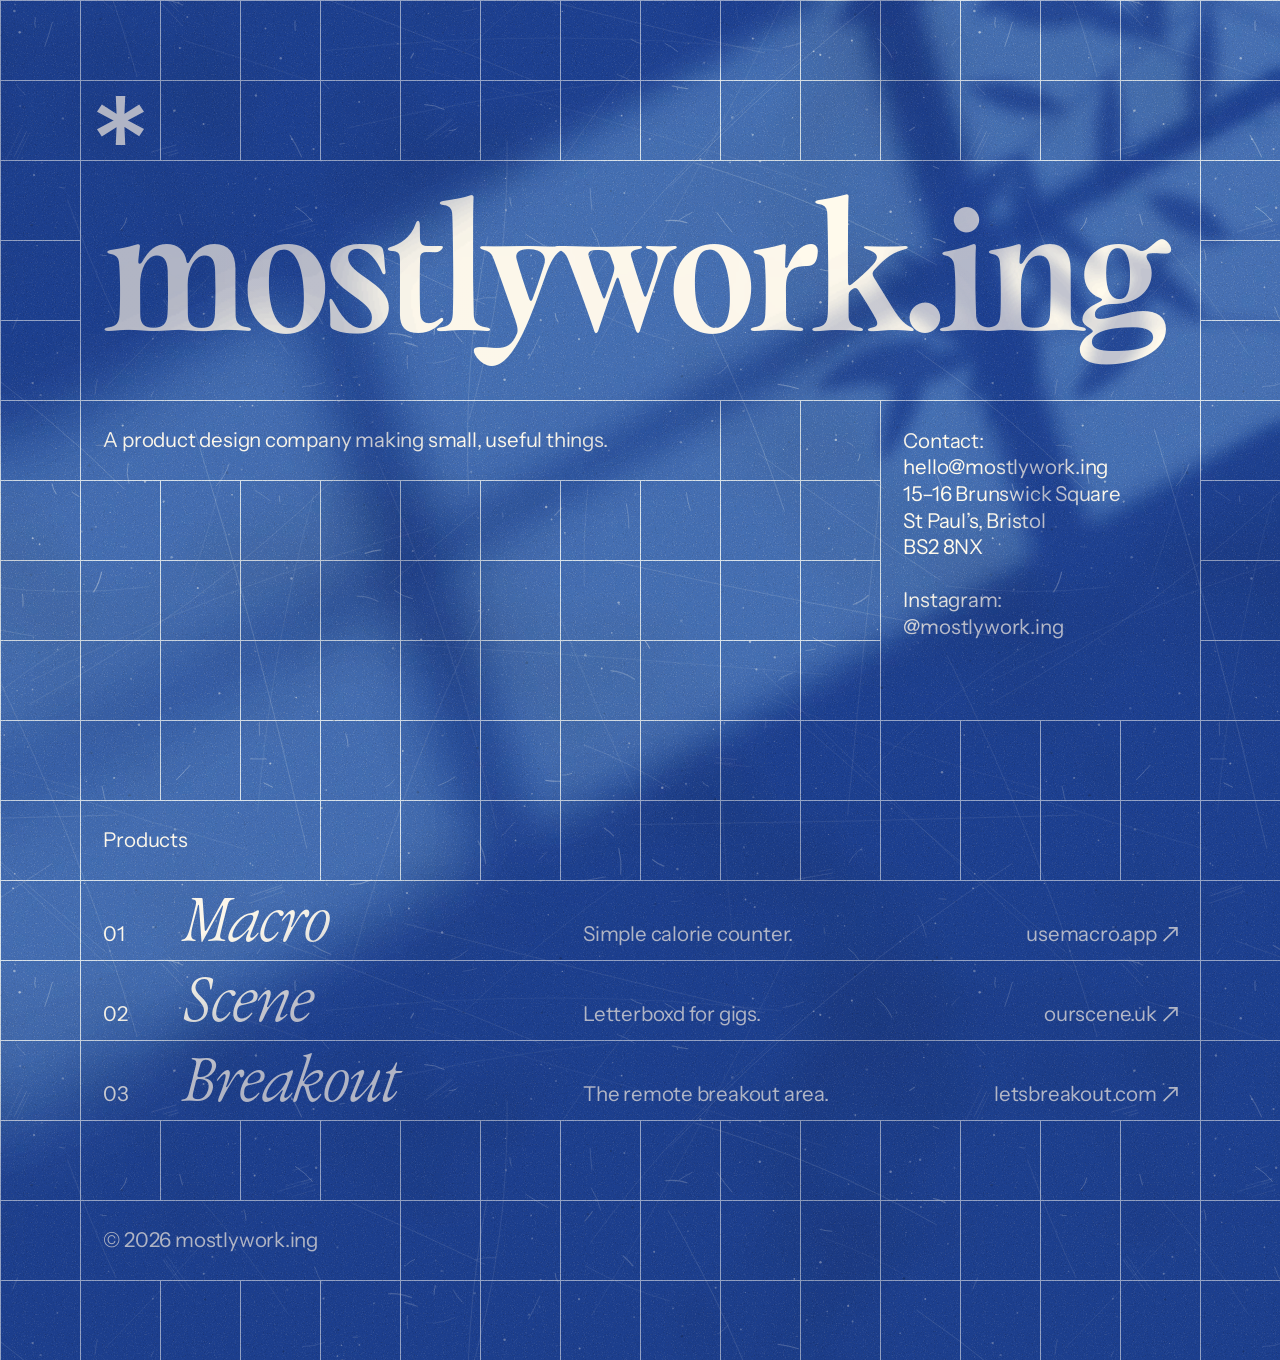
==== commit 932f11ae: "The sun comes in as the blind goes up A slow fade of the sunlight didn't make sense for a room. Now " ====
--- a/index.html
+++ b/index.html
@@ -32,10 +32,26 @@
 <link rel="preload" href="/light/glow.webp" as="image" type="image/webp">
 <link rel="preload" href="/light/near.webp" as="image" type="image/webp">
 <link rel="preload" href="/light/far.webp" as="image" type="image/webp">
+<script>
+  // Keeps the window blind down until the light has loaded, so the sun
+  // never pops in partway (see .beam in styles.css). Without this script
+  // the blind goes up on a timer.
+  (function () {
+    var root = document.documentElement;
+    var up = function () { root.classList.remove("blind-down"); };
+    root.classList.add("blind-down");
+    Promise.all(["patch", "glow", "near", "far"].map(function (name) {
+      var img = new Image();
+      img.src = "/light/" + name + ".webp";
+      return img.decode ? img.decode().catch(function () {}) : null;
+    })).then(up, up);
+    setTimeout(up, 4000);
+  })();
+</script>
 </head>
 <body>
-<div class="light" aria-hidden="true"><div class="patch"></div></div>
-<div class="sun" aria-hidden="true"><div class="patch"></div></div>
+<div class="light" aria-hidden="true"><div class="beam"><div class="patch"></div></div></div>
+<div class="sun" aria-hidden="true"><div class="beam"><div class="patch"></div></div></div>
 <header class="masthead">
   <a class="home panel" href="/" aria-label="mostlywork.ing"><svg class="logo" viewBox="0 0 482 502" aria-hidden="true" focusable="false"><path d="M192.482 0H289.518L278.383 250.545H203.617L192.482 0ZM192.482 501.089L203.617 250.545H278.383L289.518 501.089H192.482ZM0 162.257L49.3135 87.4918L259.294 221.116L221.911 279.178L0 162.257ZM482 162.257L260.089 279.178L222.706 221.116L432.686 87.4918L482 162.257ZM482 338.036L432.686 412.802L222.706 279.178L260.089 221.116L482 338.036ZM0 339.627L221.911 222.706L259.294 280.769L49.3135 414.393L0 339.627Z"/></svg></a>
 </header>
--- a/styles.css
+++ b/styles.css
@@ -136,16 +136,17 @@
    scene keeps a minimum size, anchored to the window side. Scene sizes are
    in thousandths of its width.
 
-   On load the room starts overcast (the ambient light is drawn here, so
-   it's there at once), then the sun comes out from behind a cloud: the
-   window's patch of sun, its glow and the leaf shadows fade up together as
-   the type settles. The images are preloaded and small, so they're almost
-   always in by then. The leaves sit on canvases that reach well past the
-   page and fade out before their edges, so swaying never shows an edge. */
+   On load the window's blind is down, so the mat is in room light only
+   (the ambient light is drawn here, so it's there at once). Then the blind
+   is pulled up: its soft-edged shadow sweeps off the mat from the window
+   end, letting in the sun and the leaf shadows with it. A small script in
+   the page holds the blind down until the light images have loaded.
+
+   The leaves sit on canvases that reach well past the page and fade out
+   before their edges, so swaying never shows an edge. */
 .light,
 .sun {
   --scene: max(100cqw, 900px);
-  --sun-in: sun-in 2.2s ease-in-out 0.5s backwards;
   position: absolute;
   inset: 0;
   z-index: 5;
@@ -165,6 +166,23 @@
 .sun {
   mix-blend-mode: screen;
   background: #000;
+}
+
+/* Everything the sun brings: the patch and the leaf shadows, behind the
+   blind. The blind's edge runs along the window sill, so the mask sweeps
+   across it (252deg), from the window end of the patch (-14.4% along the
+   mask's gradient line) past its far end (94.6%). Its edge softens as it
+   goes, like the window bars' shadows. */
+.beam {
+  position: absolute;
+  inset: 0;
+  mask: linear-gradient(252deg, #000 calc(var(--blind) - var(--blind-soft)), transparent var(--blind))
+    right top / var(--scene) calc(var(--scene) * 1.25) no-repeat;
+  animation: blind 1.5s cubic-bezier(0.5, 0, 0.25, 1) 0.35s backwards;
+}
+
+.blind-down .beam {
+  animation-play-state: paused;
 }
 
 /* The window's patch of sun: warm light over the ambient, and its glow */
@@ -175,7 +193,6 @@
   width: var(--scene);
   aspect-ratio: 4 / 5;
   background: 0 0 / 100% 100% no-repeat;
-  animation: var(--sun-in);
 }
 
 .light .patch {
@@ -186,10 +203,8 @@
   background-image: url("/light/glow.webp");
 }
 
-.light::before,
-.light::after,
-.sun::before,
-.sun::after {
+.beam::before,
+.beam::after {
   content: "";
   position: absolute;
   background: 0 0 / 100% 100% no-repeat;
@@ -198,8 +213,7 @@
 
 /* The tree outside: big soft dapples, swaying slowly. Canvas: x -200 to
    1200, y -350 to 1000; it sways about (1100, -125). */
-.light::before,
-.sun::before {
+.beam::before {
   top: calc(var(--scene) * -0.35);
   right: calc(var(--scene) * -0.2);
   width: calc(var(--scene) * 1.4);
@@ -208,14 +222,12 @@
   transform-origin: 92.86% 16.67%;
   animation:
     dapple-sway 11s ease-in-out infinite alternate,
-    dapple-drift 7.3s ease-in-out infinite alternate,
-    var(--sun-in);
+    dapple-drift 7.3s ease-in-out infinite alternate;
 }
 
 /* The plant on the sill: sharper sprigs, swaying and fluttering. Canvas:
    x 350 to 1200, y -300 to 750; it sways about its base at (1040, 40). */
-.light::after,
-.sun::after {
+.beam::after {
   top: calc(var(--scene) * -0.3);
   right: calc(var(--scene) * -0.2);
   width: calc(var(--scene) * 0.85);
@@ -224,13 +236,12 @@
   transform-origin: 81.18% 32.38%;
   animation:
     leaf-sway 4.7s ease-in-out infinite alternate,
-    leaf-flutter 2.9s ease-in-out infinite alternate,
-    var(--sun-in);
+    leaf-flutter 2.9s ease-in-out infinite alternate;
 }
 
 /* In the sun's glow the same leaves are black: they block it */
-.sun::before,
-.sun::after {
+.sun .beam::before,
+.sun .beam::after {
   filter: brightness(0);
 }
 
@@ -732,10 +743,29 @@
   --d: 0.5s;
 }
 
-/* The sun coming out from behind a cloud */
-@keyframes sun-in {
+/* The blind going up. Registered so they animate smoothly; their initial
+   values are the blind fully up, which is what reduced motion shows. */
+@property --blind {
+  syntax: "<percentage>";
+  inherits: false;
+  initial-value: 104%;
+}
+
+@property --blind-soft {
+  syntax: "<percentage>";
+  inherits: false;
+  initial-value: 3%;
+}
+
+@keyframes blind {
   from {
-    opacity: 0;
+    --blind: -15%;
+    --blind-soft: 0.4%;
+  }
+
+  to {
+    --blind: 104%;
+    --blind-soft: 3%;
   }
 }
 
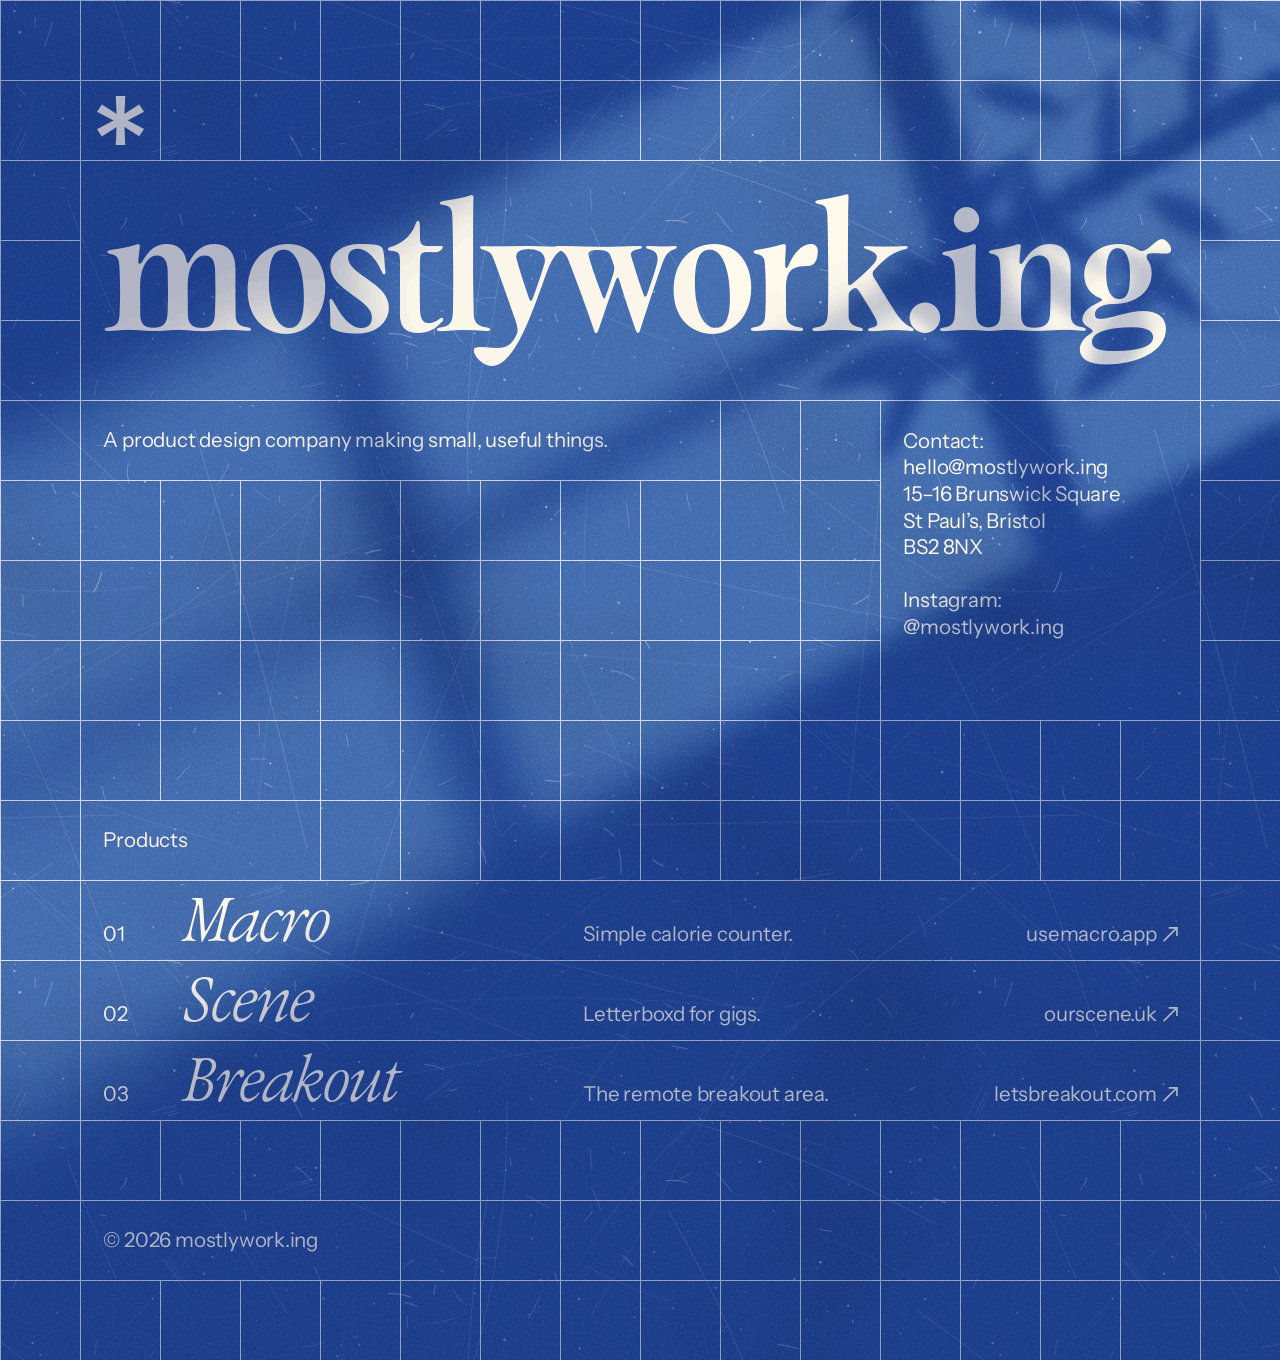
==== commit 4c48fcb3: "The light is simply there from the first frame Light in a room doesn't arrive, so it shouldn't anima" ====
--- a/index.html
+++ b/index.html
@@ -27,31 +27,10 @@
 <link rel="preload" href="/fonts/trjn-davinci-semibold-trial.woff2" as="font" type="font/woff2" crossorigin>
 <link rel="preload" href="/fonts/instrument-sans.woff2" as="font" type="font/woff2" crossorigin>
 <link rel="stylesheet" href="/styles.css">
-<link rel="preload" href="/mat.svg" as="image" type="image/svg+xml">
-<link rel="preload" href="/light/patch.webp" as="image" type="image/webp">
-<link rel="preload" href="/light/glow.webp" as="image" type="image/webp">
-<link rel="preload" href="/light/near.webp" as="image" type="image/webp">
-<link rel="preload" href="/light/far.webp" as="image" type="image/webp">
-<script>
-  // Keeps the window blind down until the light has loaded, so the sun
-  // never pops in partway (see .beam in styles.css). Without this script
-  // the blind goes up on a timer.
-  (function () {
-    var root = document.documentElement;
-    var up = function () { root.classList.remove("blind-down"); };
-    root.classList.add("blind-down");
-    Promise.all(["patch", "glow", "near", "far"].map(function (name) {
-      var img = new Image();
-      img.src = "/light/" + name + ".webp";
-      return img.decode ? img.decode().catch(function () {}) : null;
-    })).then(up, up);
-    setTimeout(up, 4000);
-  })();
-</script>
 </head>
 <body>
-<div class="light" aria-hidden="true"><div class="beam"><div class="patch"></div></div></div>
-<div class="sun" aria-hidden="true"><div class="beam"><div class="patch"></div></div></div>
+<div class="light" aria-hidden="true"><div class="patch"></div></div>
+<div class="sun" aria-hidden="true"><div class="patch"></div></div>
 <header class="masthead">
   <a class="home panel" href="/" aria-label="mostlywork.ing"><svg class="logo" viewBox="0 0 482 502" aria-hidden="true" focusable="false"><path d="M192.482 0H289.518L278.383 250.545H203.617L192.482 0ZM192.482 501.089L203.617 250.545H278.383L289.518 501.089H192.482ZM0 162.257L49.3135 87.4918L259.294 221.116L221.911 279.178L0 162.257ZM482 162.257L260.089 279.178L222.706 221.116L432.686 87.4918L482 162.257ZM482 338.036L432.686 412.802L222.706 279.178L260.089 221.116L482 338.036ZM0 339.627L221.911 222.706L259.294 280.769L49.3135 414.393L0 339.627Z"/></svg></a>
 </header>
--- a/styles.css
+++ b/styles.css
@@ -136,11 +136,9 @@
    scene keeps a minimum size, anchored to the window side. Scene sizes are
    in thousandths of its width.
 
-   On load the window's blind is down, so the mat is in room light only
-   (the ambient light is drawn here, so it's there at once). Then the blind
-   is pulled up: its soft-edged shadow sweeps off the mat from the window
-   end, letting in the sun and the leaf shadows with it. A small script in
-   the page holds the blind down until the light images have loaded.
+   The light is simply there, as in a real room: its images (and the mat's
+   wear) are inlined at the end of this file, so the lit mat is painted
+   complete in the very first frame, with nothing arriving afterwards.
 
    The leaves sit on canvases that reach well past the page and fade out
    before their edges, so swaying never shows an edge. */
@@ -168,23 +166,6 @@
   background: #000;
 }
 
-/* Everything the sun brings: the patch and the leaf shadows, behind the
-   blind. The blind's edge runs along the window sill, so the mask sweeps
-   across it (252deg), from the window end of the patch (-14.4% along the
-   mask's gradient line) past its far end (94.6%). Its edge softens as it
-   goes, like the window bars' shadows. */
-.beam {
-  position: absolute;
-  inset: 0;
-  mask: linear-gradient(252deg, #000 calc(var(--blind) - var(--blind-soft)), transparent var(--blind))
-    right top / var(--scene) calc(var(--scene) * 1.25) no-repeat;
-  animation: blind 1.5s cubic-bezier(0.5, 0, 0.25, 1) 0.35s backwards;
-}
-
-.blind-down .beam {
-  animation-play-state: paused;
-}
-
 /* The window's patch of sun: warm light over the ambient, and its glow */
 .patch {
   position: absolute;
@@ -195,16 +176,10 @@
   background: 0 0 / 100% 100% no-repeat;
 }
 
-.light .patch {
-  background-image: url("/light/patch.webp");
-}
-
-.sun .patch {
-  background-image: url("/light/glow.webp");
-}
-
-.beam::before,
-.beam::after {
+.light::before,
+.light::after,
+.sun::before,
+.sun::after {
   content: "";
   position: absolute;
   background: 0 0 / 100% 100% no-repeat;
@@ -213,12 +188,12 @@
 
 /* The tree outside: big soft dapples, swaying slowly. Canvas: x -200 to
    1200, y -350 to 1000; it sways about (1100, -125). */
-.beam::before {
+.light::before,
+.sun::before {
   top: calc(var(--scene) * -0.35);
   right: calc(var(--scene) * -0.2);
   width: calc(var(--scene) * 1.4);
   height: calc(var(--scene) * 1.35);
-  background-image: url("/light/far.webp");
   transform-origin: 92.86% 16.67%;
   animation:
     dapple-sway 11s ease-in-out infinite alternate,
@@ -227,12 +202,12 @@
 
 /* The plant on the sill: sharper sprigs, swaying and fluttering. Canvas:
    x 350 to 1200, y -300 to 750; it sways about its base at (1040, 40). */
-.beam::after {
+.light::after,
+.sun::after {
   top: calc(var(--scene) * -0.3);
   right: calc(var(--scene) * -0.2);
   width: calc(var(--scene) * 0.85);
   height: calc(var(--scene) * 1.05);
-  background-image: url("/light/near.webp");
   transform-origin: 81.18% 32.38%;
   animation:
     leaf-sway 4.7s ease-in-out infinite alternate,
@@ -240,8 +215,8 @@
 }
 
 /* In the sun's glow the same leaves are black: they block it */
-.sun .beam::before,
-.sun .beam::after {
+.sun::before,
+.sun::after {
   filter: brightness(0);
 }
 
@@ -254,7 +229,7 @@
   inset: 0;
   z-index: 2;
   pointer-events: none;
-  background: url("/mat.svg") 0 0 / 960px 960px;
+  background: 0 0 / 960px 960px;
 }
 
 h1,
@@ -743,32 +718,6 @@
   --d: 0.5s;
 }
 
-/* The blind going up. Registered so they animate smoothly; their initial
-   values are the blind fully up, which is what reduced motion shows. */
-@property --blind {
-  syntax: "<percentage>";
-  inherits: false;
-  initial-value: 104%;
-}
-
-@property --blind-soft {
-  syntax: "<percentage>";
-  inherits: false;
-  initial-value: 3%;
-}
-
-@keyframes blind {
-  from {
-    --blind: -15%;
-    --blind-soft: 0.4%;
-  }
-
-  to {
-    --blind: 104%;
-    --blind-soft: 3%;
-  }
-}
-
 @keyframes dapple-sway {
   from {
     rotate: -0.6deg;
@@ -827,3 +776,29 @@
     transition: none !important;
   }
 }
+
+/* Images, inlined so the lit mat is painted complete in the very first
+   frame. Their sources are mat.svg and light/ in the repository; after
+   changing one, inline it here again. */
+
+body::after {
+  background-image: url("data:image/svg+xml,%3Csvg xmlns='http://www.w3.org/2000/svg' width='960' height='960' viewBox='0 0 960 960'%3E%3Cfilter id='g' x='0' y='0' width='960' height='960' filterUnits='userSpaceOnUse' color-interpolation-filters='sRGB'%3E%3CfeTurbulence type='fractalNoise' baseFrequency='0.9' numOctaves='2' seed='4' stitchTiles='stitch'/%3E%3CfeColorMatrix type='matrix' values='0 0 0 0 1 0 0 0 0 1 0 0 0 0 1 3.2 0 0 0 -1.78'/%3E%3C/filter%3E%3Cfilter id='d' x='0' y='0' width='960' height='960' filterUnits='userSpaceOnUse' color-interpolation-filters='sRGB'%3E%3CfeTurbulence type='fractalNoise' baseFrequency='0.9' numOctaves='2' seed='9' stitchTiles='stitch'/%3E%3CfeColorMatrix type='matrix' values='0 0 0 0 0.04 0 0 0 0 0.07 0 0 0 0 0.15 3.2 0 0 0 -1.78'/%3E%3C/filter%3E%3Cfilter id='m' x='0' y='0' width='960' height='960' filterUnits='userSpaceOnUse' color-interpolation-filters='sRGB'%3E%3CfeTurbulence type='fractalNoise' baseFrequency='0.0042' numOctaves='3' seed='2' stitchTiles='stitch'/%3E%3CfeColorMatrix type='matrix' values='0 0 0 0 0.05 0 0 0 0 0.08 0 0 0 0 0.17 -2.4 0 0 0 1.25'/%3E%3C/filter%3E%3Crect width='960' height='960' filter='url(%23m)' opacity='0.13'/%3E%3Crect width='960' height='960' filter='url(%23g)' opacity='0.16'/%3E%3Crect width='960' height='960' filter='url(%23d)' opacity='0.2'/%3E%3Cg fill='none' stroke='%23eaf3ff' stroke-linecap='round'%3E%3Cpath stroke-width='0.6' opacity='0.12' d='M416.3 67.1Q622.4 122.1 825.7 187M824.1 278Q875.7 295.8 921.5 325.5M224 465.6Q211.7 524.8 190.6 581.6M719.7 -249.3Q720.5 -114.5 737.7 19.1M719.7 710.7Q720.5 845.5 737.7 979.1M-192.6 697.3Q-57.4 754.9 85.2 790.3M767.4 697.3Q902.6 754.9 1045.2 790.3'/%3E%3Cpath stroke-width='0.6' opacity='0.16' d='M46.4 788.4Q145.9 821.7 247.1 849.6M209.5 275.9Q159.5 333.4 105.9 387.4M-14.2 585.9Q67.2 597 148.6 586.8M945.8 585.9Q1027.2 597 1108.6 586.8M610.4 83.3Q477.3 96.4 347.3 128.2M312.9 497.6Q271 652.2 257.6 811.9M588 485.3Q583 535.3 584.2 585.6M315.4 229.6L292.3 236.5M314 224.9L303.7 228M312.1 218.4L285.6 226.2M29.6 132.9L16.2 160.7M21.1 128.7L6.1 159.9M833.1 877.8L815.9 880.9M455.1 123.5L438.8 136M715.4 762.1L731.8 763.7M715.3 763.3L749.7 766.7'/%3E%3Cpath stroke-width='0.6' opacity='0.20' d='M476.6 510.5Q433.7 547.4 389.9 583.4M-174.4 710.3Q-34.8 832.2 106.1 952.5M785.6 710.3Q925.2 832.2 1066.1 952.5M202.6 241.8Q250.1 294.5 288.3 354.4M167.7 297L191 329.2M164.9 299L180.2 320.2M283.8 891.4L249.4 903.3M312.9 221L277.8 231.5M458 127.3L443.1 138.8M451.3 118.6L429 135.6'/%3E%3Cpath stroke-width='0.6' opacity='0.24' d='M-354.6 559.7Q-161.4 603.2 33.9 636.1M605.4 559.7Q798.6 603.2 993.9 636.1M404.8 -36.5Q583.6 11.6 764 52.9M404.8 923.5Q583.6 971.6 764 1012.9M507.1 140.7Q509.2 282.8 469.1 419.2M758.5 453.4Q847.3 519.7 940.3 580M177.4 150L163.7 153.9M163.3 300.2L185.2 330.4M166.4 -1.5L178.6 11.6M166.4 958.5L178.6 971.6M312.2 218.9L301.7 222.1M308.3 205.9L294.1 210.2M831.6 869.2L819.1 871.4M715.8 757.5L736.1 759.5'/%3E%3Cpath stroke-width='0.6' opacity='0.28' d='M178.2 152.8L168.3 155.7M176 145L151.7 151.9M168.4 -3.3L177.7 6.8M168.4 956.7L177.7 966.8M161.4 3.3L182.2 25.7M282.4 887.3L266.2 892.9M281.6 885.2L251 895.7M26.6 131.4L14.5 156.3M832.2 873.1L794.4 879.8M452.2 119.8L426.2 139.7'/%3E%3Cpath stroke-width='0.7' opacity='0.12' d='M370.4 641.9Q598.7 655.3 826.7 674.3M431.2 527.5Q223 583.9 30.5 681.2M326.5 50.5Q553.6 25.3 780.8 50.8'/%3E%3Cpath stroke-width='0.7' opacity='0.16' d='M-197.4 -289Q-45.5 -135.5 113.5 10.6M-197.4 671Q-45.5 824.5 113.5 970.6M762.6 -289Q914.5 -135.5 1073.5 10.6M762.6 671Q914.5 824.5 1073.5 970.6M336.2 476.8Q198.5 611.7 29.4 704.3M637.6 58.2Q598.4 106.7 563.9 158.7M585.4 305.9Q625.6 328.3 669.9 341M378.4 462.3Q455.8 639.7 496.9 828.8M800.8 58.5Q681.5 157 590.7 282.3'/%3E%3Cpath stroke-width='0.7' opacity='0.20' d='M276.4 -19Q410.3 29 541.4 84M276.4 941Q410.3 989 541.4 1044M-13 -304.6Q78.6 -120.5 137.3 76.5M-13 655.4Q78.6 839.5 137.3 1036.5M947 -304.6Q1038.6 -120.5 1097.3 76.5M947 655.4Q1038.6 839.5 1097.3 1036.5M67.5 199.6Q89.1 259.7 115.9 317.7M584.2 745Q629.9 762 670.6 788.9M681.2 900.6Q676.3 901.8 671.3 901.6M784.4 138.1Q783.4 142.7 781.8 147.2M120.6 546.6Q123.5 547.3 126.5 547.3M454.5 357.8Q444.5 362.5 433.5 363.2M959.9 36.7Q954.7 40.2 951.8 45.7M138.9 638.9Q140.8 642 143.7 644.3'/%3E%3Cpath stroke-width='0.7' opacity='0.24' d='M16.2 85Q20.4 90.2 25.3 94.8M324.7 382.3Q314.1 386.5 302.7 386.6M255.1 490.5Q262.9 495 270 500.6M869.7 477.2Q875.3 484.7 883.7 488.8M787.2 221.6Q790 224.8 793.7 227M803.8 41.8Q793.7 45.9 782.9 47.6M514.3 822.3Q508.3 829.9 501.3 836.4M495.5 297.7Q485.1 296.5 475.2 299.8'/%3E%3Cpath stroke-width='0.7' opacity='0.28' d='M467.8 -9.7Q460 -2.8 450.1 0.5M467.8 950.3Q460 957.2 450.1 960.5M433.3 48.7Q439.3 49.2 445.2 49.5M862.2 848.2Q853.5 853.6 849.1 862.8M918.5 915.8Q923.9 925.6 926.2 936.5M153.5 391.4Q152.3 394 150.9 396.6M260.3 948.7Q258.9 951.4 257.3 953.9M388.8 904.3Q391.2 909.9 391.2 916.1M847.5 442.5Q850.8 443.2 853.2 445.6'/%3E%3Cpath stroke-width='0.7' opacity='0.32' d='M617.1 74.4Q626.2 77.4 634.1 82.9M728.5 364.9Q724 369.9 718.6 373.7M314.7 306.8Q317.3 316.2 322.8 324.2M96.5 445.4Q104.3 444 111.6 447.1M590.1 188.3Q590.6 198.9 591.9 209.5M591.2 227.9Q598 238.2 600.7 250.2M539.8 336.3Q534.6 347.8 528.7 359'/%3E%3Cpath stroke-width='0.7' opacity='0.36' d='M815.6 648.9Q810.7 650.1 805.8 650.6M686.4 492.5Q687.3 501.6 690.4 510.2M454.9 776.9Q447.4 782.5 438.5 785.5M936.7 474.2Q940.5 483.8 944.1 493.4M279.2 495.9Q279.6 498.9 279.9 502M605.7 876.9Q593.3 878.8 581.1 881.5M59.5 187.1Q61.8 187.8 64.2 188.1M571.7 773.4Q567 775.6 561.8 775.1M813.1 637.8Q823.2 644.5 835 646.6M692.2 212.3Q685.6 215.6 679.4 219.7'/%3E%3Cpath stroke-width='0.7' opacity='0.40' d='M100.6 254.9Q103.2 255.7 106 255.6M35.5 17.7Q34 22.6 35.3 27.6M102 786.2Q103.7 793.6 105.3 801.1M394.5 590.3Q402.5 596.5 412.4 598.7M52.2 22.7Q49.1 34.7 44.8 46.4M848.1 -11.7Q855 -7.1 858.9 0.1M848.1 948.3Q855 952.9 858.9 960.1M877.8 38.7Q887 46.5 891.9 57.4M702.8 782.4Q705.1 785.2 708.5 786.4'/%3E%3Cpath stroke-width='0.8' opacity='0.12' d='M558.3 613.4Q596.7 707.9 638 801.3M634.2 -86.6Q544.5 -24.7 465.7 50.7M634.2 873.4Q544.5 935.3 465.7 1010.7M793.5 -18.9Q701.7 172.9 592 355.1M793.5 941.1Q701.7 1132.9 592 1315.1M183.7 40.5Q245.6 59.1 306.9 79.6M70.2 642.7Q-18.6 697.4 -90.9 772.6M1030.2 642.7Q941.4 697.4 869.1 772.6'/%3E%3Cpath stroke-width='0.8' opacity='0.16' d='M117.9 815Q-103.7 822.2 -325.5 824.6M1077.9 815Q856.3 822.2 634.5 824.6M482.6 -349Q400.9 -179 351.8 3.1M482.6 611Q400.9 781 351.8 963.1M881 481.6Q863 648.2 847.6 815'/%3E%3Cpath stroke-width='0.8' opacity='0.20' d='M51.8 -96.4Q-135.1 23.9 -288.4 185.1M51.8 863.6Q-135.1 983.9 -288.4 1145.1M1011.8 -96.4Q824.9 23.9 671.6 185.1M1011.8 863.6Q824.9 983.9 671.6 1145.1M487.4 237.7Q462.6 365 468.7 494.4M351.5 243Q418.7 273 485.2 304.5'/%3E%3Cpath stroke-width='0.8' opacity='0.24' d='M668.3 250.7Q740.3 374.9 784.4 511.4M-43.2 350.1Q46.5 412.1 124.1 488.9M916.8 350.1Q1006.5 412.1 1084.1 488.9M695.8 163.2Q821.9 200.5 936.6 264.8M194.5 429.6Q257.8 637 306.7 848.1'/%3E%3Cpath stroke-width='0.9' opacity='0.20' d='M765.8 718.3Q765.6 723 765.7 727.7M394.4 779.4Q391 784.6 385.4 787.4M476.7 8.4Q470.3 10.6 463.5 11.2M97.3 379.5Q95.5 386.7 95 394.2'/%3E%3Cpath stroke-width='0.9' opacity='0.24' d='M321.9 80.5Q325 85 328.8 88.8M546.8 851.8Q543.1 855.9 539 859.6M407.3 355.4Q406.7 362 407.6 368.6M626.4 503.8Q629 515.8 628.9 528.2M500.3 888.5Q504 889.8 507.6 891.1M502.2 512.7Q502.9 514.6 503.3 516.7'/%3E%3Cpath stroke-width='0.9' opacity='0.28' d='M17.4 318.2Q15.1 323.5 13 328.8M229.1 463.9Q225.2 476.3 216.2 485.8M525.9 234.3Q536.7 241.5 548 247.8M356.9 596.2Q368.3 595.8 378.2 601.5'/%3E%3Cpath stroke-width='0.9' opacity='0.32' d='M509.8 197.6Q510.1 201.6 511.2 205.5M665 43.4Q671.9 46.7 677.6 51.7M128.1 463.1Q125.7 473.4 129 483.5M414.6 299.5Q409.9 301 406.7 304.7M630.8 39Q635.7 42.8 641.9 43.8M345.8 734.1Q348.1 739.9 348.1 746.1M455.9 129.4Q452.6 130.6 449.1 130.7'/%3E%3Cpath stroke-width='0.9' opacity='0.36' d='M820.1 269.4Q825.9 270.9 831.9 271.3M859.9 454.3Q859.9 457.9 858 460.9M295.1 20.9Q294.6 25.6 295.2 30.4M190.2 765.2Q183.4 772.4 176.6 779.7M717.2 212.8Q724 223 732.1 232.1'/%3E%3Cpath stroke-width='0.9' opacity='0.40' d='M435.6 325.6Q433.8 329.8 434.1 334.4M295.5 206.6Q305.2 212.4 312.3 221.3M933.7 525.2Q934.8 527 936.7 528M371.4 879.9Q361.2 885 349.9 884.7M618.8 848.4Q621.9 861.2 620.8 874.3M424.7 104.6Q435 104.6 444.1 109.5M592.3 251.7Q589 256.8 584.8 261M933.2 166.3Q936.1 167.4 938.8 168.7M555.1 313.3Q555.3 318.1 558.1 322M778.1 384.3Q788.5 385.6 798.4 388.7M264 783Q268.3 785.1 272.6 787.2M126.7 218.2Q125.4 224.9 120.6 229.9'/%3E%3Cpath stroke-width='1.1' opacity='0.20' d='M453.3 329.9Q456.8 336.5 462 341.7M792.4 673Q784.7 674.9 778.7 680.1M344.8 143.5Q342.3 143.3 339.9 143.9M824 927.5Q824.4 930.7 824.9 934'/%3E%3Cpath stroke-width='1.1' opacity='0.24' d='M562.2 508Q558.1 511.4 554.7 515.5M939 898.8Q942.3 898.9 945.6 899.2M357.3 377.2Q355.2 377.1 353.1 377.2M259.4 722Q259.2 728.6 259.5 735.1M610.8 670.6Q623.8 671.9 634.5 679.3M250.4 758.9Q258.2 759.1 266 758.9M243.9 249.9Q245.9 254.9 245.9 260.2M72.1 492.2Q75.4 494.5 79 496.5'/%3E%3Cpath stroke-width='1.1' opacity='0.28' d='M404.4 342.4Q411 343.8 417.4 346.2M313.1 945.3Q321.3 951 330.7 954.3M478 841.1Q484.1 851.4 485.7 863.3M289.9 135.1Q296.9 145.4 301.6 157M179.8 214.4Q180.7 219.6 182.5 224.5M868.1 595.5Q861.6 601.6 853.3 604.6M22.4 594.1Q23.6 600.1 22.8 606.2M158.5 0.4Q171.2 -0.7 182.7 5.1M158.5 960.4Q171.2 959.3 182.7 965.1'/%3E%3Cpath stroke-width='1.1' opacity='0.32' d='M672.4 85.9Q680 88.2 687.9 88.7M388.5 333.7Q400.5 333.1 411.6 337.6M914.6 127.3Q912.1 128.9 909.6 130.5M604.4 828.3Q609.6 831.5 613.7 835.8M342.9 399.8Q340.2 400.2 338.2 401.9M52.1 483.8Q52.8 489.4 56.2 493.9'/%3E%3Cpath stroke-width='1.1' opacity='0.36' d='M545.7 780.4Q553.2 781.6 560.8 781.2M665.6 220.7Q676.6 219.4 687 222.8M380.9 549.9Q372.7 550.7 365.1 553.6M623.1 295.9Q628.4 300.5 633 305.8'/%3E%3Cpath stroke-width='1.1' opacity='0.40' d='M413.5 53.2Q412.3 55.7 410.8 58M933.4 238.5Q939.7 239.4 945.2 242.8M101.5 572.3Q99.3 582.7 93.8 591.9M645.4 641.2Q647.8 644.5 649.7 648.2M652.5 859.6Q657.5 863.8 663.6 866.1'/%3E%3C/g%3E%3Cg fill='%23f2f7ff'%3E%3Ccircle cx='194' cy='731.7' r='1.2' opacity='0.18'/%3E%3Ccircle cx='471.2' cy='471.8' r='1.1' opacity='0.26'/%3E%3Ccircle cx='474.8' cy='333.3' r='1.1' opacity='0.29'/%3E%3Ccircle cx='906.1' cy='272.4' r='0.5' opacity='0.49'/%3E%3Ccircle cx='478.4' cy='105.5' r='0.9' opacity='0.22'/%3E%3Ccircle cx='756.4' cy='669.3' r='1.1' opacity='0.46'/%3E%3Ccircle cx='341.4' cy='385.2' r='0.7' opacity='0.57'/%3E%3Ccircle cx='82.7' cy='852.9' r='0.4' opacity='0.27'/%3E%3Ccircle cx='252.7' cy='865.2' r='0.8' opacity='0.35'/%3E%3Ccircle cx='848.6' cy='224.2' r='0.8' opacity='0.41'/%3E%3Ccircle cx='724.3' cy='722.9' r='0.9' opacity='0.33'/%3E%3Ccircle cx='313.6' cy='149.1' r='1.1' opacity='0.47'/%3E%3Ccircle cx='712.3' cy='162.8' r='0.7' opacity='0.52'/%3E%3Ccircle cx='556' cy='121' r='0.8' opacity='0.57'/%3E%3Ccircle cx='228.4' cy='183.9' r='0.6' opacity='0.49'/%3E%3Ccircle cx='809.9' cy='148.4' r='0.5' opacity='0.29'/%3E%3Ccircle cx='313.5' cy='501.3' r='0.5' opacity='0.32'/%3E%3Ccircle cx='181.7' cy='936.1' r='1' opacity='0.22'/%3E%3Ccircle cx='923.9' cy='97.6' r='0.7' opacity='0.61'/%3E%3Ccircle cx='763.1' cy='704' r='0.7' opacity='0.27'/%3E%3Ccircle cx='612.5' cy='102.6' r='0.5' opacity='0.35'/%3E%3Ccircle cx='32.6' cy='383.1' r='1.1' opacity='0.49'/%3E%3Ccircle cx='480.5' cy='607.1' r='0.8' opacity='0.24'/%3E%3Ccircle cx='579.6' cy='388.5' r='1' opacity='0.58'/%3E%3Ccircle cx='412.8' cy='551' r='1' opacity='0.37'/%3E%3Ccircle cx='219.4' cy='693.3' r='1.1' opacity='0.52'/%3E%3Ccircle cx='672.1' cy='818.3' r='1' opacity='0.46'/%3E%3Ccircle cx='435.7' cy='300.5' r='0.9' opacity='0.22'/%3E%3Ccircle cx='402.8' cy='751.1' r='1' opacity='0.46'/%3E%3Ccircle cx='240.1' cy='406.6' r='0.8' opacity='0.45'/%3E%3Ccircle cx='393' cy='648.2' r='1.2' opacity='0.26'/%3E%3Ccircle cx='628.3' cy='747.1' r='0.7' opacity='0.40'/%3E%3Ccircle cx='935.6' cy='36.6' r='0.8' opacity='0.25'/%3E%3Ccircle cx='750.5' cy='903' r='0.8' opacity='0.22'/%3E%3Ccircle cx='551.6' cy='519.4' r='1' opacity='0.41'/%3E%3Ccircle cx='613.7' cy='795.8' r='0.8' opacity='0.36'/%3E%3Ccircle cx='910.1' cy='201.7' r='1' opacity='0.35'/%3E%3Ccircle cx='732.2' cy='117.5' r='1.2' opacity='0.34'/%3E%3Ccircle cx='54.4' cy='263.4' r='0.7' opacity='0.19'/%3E%3Ccircle cx='401.8' cy='403.7' r='1' opacity='0.33'/%3E%3Ccircle cx='254.6' cy='215.5' r='1' opacity='0.59'/%3E%3Ccircle cx='506' cy='210.2' r='1.1' opacity='0.35'/%3E%3Ccircle cx='203.5' cy='124.1' r='1' opacity='0.54'/%3E%3Ccircle cx='608.9' cy='450.4' r='0.9' opacity='0.28'/%3E%3Ccircle cx='925.3' cy='339' r='0.9' opacity='0.54'/%3E%3Ccircle cx='783.5' cy='449.4' r='0.6' opacity='0.42'/%3E%3Ccircle cx='120.2' cy='800.4' r='0.7' opacity='0.55'/%3E%3Ccircle cx='256.7' cy='361.1' r='0.6' opacity='0.37'/%3E%3Ccircle cx='178.5' cy='2.6' r='1' opacity='0.30'/%3E%3Ccircle cx='235.2' cy='289.7' r='0.8' opacity='0.37'/%3E%3Ccircle cx='611.8' cy='632.9' r='0.7' opacity='0.59'/%3E%3Ccircle cx='820.3' cy='54.8' r='1.1' opacity='0.58'/%3E%3Ccircle cx='752.7' cy='134.8' r='1.1' opacity='0.46'/%3E%3Ccircle cx='14.4' cy='11' r='1.2' opacity='0.47'/%3E%3Ccircle cx='240' cy='97.5' r='0.5' opacity='0.28'/%3E%3Ccircle cx='745.3' cy='332.6' r='0.5' opacity='0.58'/%3E%3Ccircle cx='760' cy='161.2' r='1.2' opacity='0.45'/%3E%3Ccircle cx='750' cy='641.7' r='1.2' opacity='0.53'/%3E%3Ccircle cx='805.3' cy='189.5' r='1' opacity='0.41'/%3E%3Ccircle cx='712.2' cy='421' r='1.1' opacity='0.42'/%3E%3Ccircle cx='253.9' cy='224.8' r='0.5' opacity='0.40'/%3E%3Ccircle cx='56.1' cy='448.4' r='0.5' opacity='0.40'/%3E%3Ccircle cx='478.2' cy='518' r='1.1' opacity='0.18'/%3E%3Ccircle cx='807.1' cy='449.2' r='0.9' opacity='0.47'/%3E%3Ccircle cx='806.9' cy='360' r='0.7' opacity='0.60'/%3E%3Ccircle cx='72.4' cy='611.6' r='0.9' opacity='0.19'/%3E%3Ccircle cx='585.3' cy='655.3' r='1.2' opacity='0.33'/%3E%3Ccircle cx='942.4' cy='490.2' r='0.8' opacity='0.57'/%3E%3Ccircle cx='32.5' cy='689.5' r='0.9' opacity='0.33'/%3E%3Ccircle cx='827.2' cy='351.5' r='0.8' opacity='0.41'/%3E%3Ccircle cx='739.8' cy='202.3' r='0.7' opacity='0.37'/%3E%3Ccircle cx='531.9' cy='793.7' r='0.6' opacity='0.54'/%3E%3Ccircle cx='387.6' cy='483.6' r='0.6' opacity='0.40'/%3E%3Ccircle cx='936' cy='628.4' r='1.1' opacity='0.33'/%3E%3Ccircle cx='304.4' cy='287.3' r='0.9' opacity='0.46'/%3E%3Ccircle cx='752.8' cy='38.4' r='1' opacity='0.57'/%3E%3Ccircle cx='523.6' cy='47.7' r='0.6' opacity='0.18'/%3E%3Ccircle cx='182.3' cy='884.6' r='0.9' opacity='0.47'/%3E%3Ccircle cx='757.5' cy='873.4' r='0.9' opacity='0.45'/%3E%3Ccircle cx='601.7' cy='668.5' r='0.9' opacity='0.48'/%3E%3Ccircle cx='204' cy='640.3' r='0.8' opacity='0.52'/%3E%3Ccircle cx='97.3' cy='174' r='0.4' opacity='0.52'/%3E%3Ccircle cx='877.5' cy='629.5' r='0.7' opacity='0.54'/%3E%3Ccircle cx='755.1' cy='539.6' r='0.6' opacity='0.31'/%3E%3Ccircle cx='404.9' cy='305.7' r='0.7' opacity='0.46'/%3E%3Ccircle cx='896.5' cy='52.4' r='0.9' opacity='0.20'/%3E%3Ccircle cx='114.1' cy='777.9' r='0.9' opacity='0.58'/%3E%3Ccircle cx='428.6' cy='13.6' r='0.7' opacity='0.44'/%3E%3Ccircle cx='900.2' cy='941.6' r='0.8' opacity='0.36'/%3E%3Ccircle cx='98' cy='618.7' r='0.5' opacity='0.25'/%3E%3Ccircle cx='14.9' cy='4.6' r='1' opacity='0.23'/%3E%3Ccircle cx='927.7' cy='84.6' r='1.1' opacity='0.24'/%3E%3Ccircle cx='17.1' cy='690.6' r='0.6' opacity='0.50'/%3E%3Ccircle cx='179.9' cy='48.1' r='1' opacity='0.49'/%3E%3Ccircle cx='821.3' cy='700.5' r='0.4' opacity='0.46'/%3E%3Ccircle cx='680.9' cy='442.2' r='1.2' opacity='0.29'/%3E%3Ccircle cx='925.7' cy='688.5' r='0.4' opacity='0.19'/%3E%3Ccircle cx='624.7' cy='784.6' r='0.4' opacity='0.32'/%3E%3Ccircle cx='700.3' cy='159.4' r='1.1' opacity='0.39'/%3E%3Ccircle cx='57.4' cy='352.9' r='0.9' opacity='0.37'/%3E%3Ccircle cx='649.8' cy='139.1' r='1.1' opacity='0.34'/%3E%3Ccircle cx='619.1' cy='604.5' r='0.7' opacity='0.35'/%3E%3Ccircle cx='754.8' cy='907.1' r='1.1' opacity='0.43'/%3E%3Ccircle cx='280.7' cy='58.2' r='1.2' opacity='0.49'/%3E%3Ccircle cx='794.3' cy='318.8' r='0.9' opacity='0.61'/%3E%3Ccircle cx='798' cy='577.1' r='0.6' opacity='0.37'/%3E%3Ccircle cx='852.6' cy='361.6' r='1' opacity='0.44'/%3E%3Ccircle cx='860.3' cy='775.2' r='0.6' opacity='0.18'/%3E%3Ccircle cx='252.5' cy='405.6' r='0.9' opacity='0.54'/%3E%3Ccircle cx='851.9' cy='40.6' r='1.1' opacity='0.54'/%3E%3Ccircle cx='832.5' cy='549' r='0.6' opacity='0.55'/%3E%3Ccircle cx='774.8' cy='657.3' r='1.2' opacity='0.33'/%3E%3Ccircle cx='81.7' cy='531.5' r='1.1' opacity='0.27'/%3E%3Ccircle cx='720.2' cy='894.5' r='0.6' opacity='0.45'/%3E%3Ccircle cx='650.6' cy='446.7' r='0.5' opacity='0.29'/%3E%3Ccircle cx='721.1' cy='760' r='0.8' opacity='0.22'/%3E%3Ccircle cx='774.3' cy='741.3' r='0.6' opacity='0.44'/%3E%3Ccircle cx='861.1' cy='849.7' r='0.8' opacity='0.39'/%3E%3Ccircle cx='565.8' cy='181.6' r='0.5' opacity='0.26'/%3E%3Ccircle cx='673' cy='348.3' r='0.9' opacity='0.36'/%3E%3Ccircle cx='496.5' cy='143' r='0.4' opacity='0.62'/%3E%3Ccircle cx='359.1' cy='101.9' r='0.9' opacity='0.53'/%3E%3Ccircle cx='149.9' cy='573.3' r='0.7' opacity='0.41'/%3E%3Ccircle cx='19.7' cy='32.2' r='1.2' opacity='0.56'/%3E%3Ccircle cx='466.9' cy='544.5' r='0.6' opacity='0.52'/%3E%3Ccircle cx='408.9' cy='908.6' r='1' opacity='0.54'/%3E%3Ccircle cx='924.9' cy='243.8' r='0.4' opacity='0.27'/%3E%3Ccircle cx='173.5' cy='80.3' r='0.4' opacity='0.43'/%3E%3Ccircle cx='835.8' cy='439.9' r='1.2' opacity='0.58'/%3E%3Ccircle cx='61.6' cy='574.1' r='0.7' opacity='0.23'/%3E%3Ccircle cx='920.9' cy='246.9' r='0.9' opacity='0.46'/%3E%3Ccircle cx='918.2' cy='642.9' r='0.7' opacity='0.38'/%3E%3Ccircle cx='153.3' cy='927.1' r='1.2' opacity='0.28'/%3E%3Ccircle cx='37.1' cy='245.6' r='0.7' opacity='0.58'/%3E%3Ccircle cx='868.4' cy='803.7' r='0.4' opacity='0.53'/%3E%3Ccircle cx='681.2' cy='620.8' r='1.2' opacity='0.20'/%3E%3Ccircle cx='139' cy='724.8' r='1.2' opacity='0.48'/%3E%3Ccircle cx='286.8' cy='567.8' r='1' opacity='0.23'/%3E%3Ccircle cx='311' cy='246.7' r='0.5' opacity='0.39'/%3E%3Ccircle cx='161.8' cy='228.9' r='0.5' opacity='0.48'/%3E%3Ccircle cx='12.1' cy='688.5' r='0.5' opacity='0.20'/%3E%3Ccircle cx='890.6' cy='211.7' r='1.2' opacity='0.56'/%3E%3Ccircle cx='853.2' cy='134.2' r='0.8' opacity='0.22'/%3E%3Ccircle cx='891.6' cy='808.6' r='0.9' opacity='0.38'/%3E%3Ccircle cx='326.2' cy='790.1' r='0.8' opacity='0.46'/%3E%3Ccircle cx='137.1' cy='212.8' r='0.4' opacity='0.49'/%3E%3Ccircle cx='531.2' cy='138.9' r='1.1' opacity='0.30'/%3E%3Ccircle cx='395.3' cy='149.5' r='0.6' opacity='0.55'/%3E%3Ccircle cx='321.1' cy='161.1' r='0.8' opacity='0.32'/%3E%3Ccircle cx='867' cy='109.6' r='1.2' opacity='0.21'/%3E%3Ccircle cx='859.2' cy='641.5' r='0.5' opacity='0.39'/%3E%3Ccircle cx='274.8' cy='247.5' r='0.5' opacity='0.34'/%3E%3Ccircle cx='951.4' cy='958.2' r='1.2' opacity='0.22'/%3E%3Ccircle cx='277.9' cy='860.4' r='0.4' opacity='0.50'/%3E%3Ccircle cx='281.8' cy='939.5' r='0.4' opacity='0.54'/%3E%3Ccircle cx='327.3' cy='134.5' r='0.4' opacity='0.55'/%3E%3Ccircle cx='505.5' cy='178.4' r='0.7' opacity='0.58'/%3E%3Ccircle cx='209.5' cy='548.5' r='0.5' opacity='0.26'/%3E%3Ccircle cx='739.6' cy='683.2' r='0.5' opacity='0.21'/%3E%3Ccircle cx='83.9' cy='584.2' r='0.8' opacity='0.30'/%3E%3Ccircle cx='197.8' cy='587.9' r='1' opacity='0.54'/%3E%3Ccircle cx='559.6' cy='194.2' r='0.4' opacity='0.50'/%3E%3Ccircle cx='391.8' cy='692.8' r='0.4' opacity='0.54'/%3E%3Ccircle cx='321.8' cy='808.2' r='1.1' opacity='0.40'/%3E%3Ccircle cx='14.8' cy='873.8' r='0.8' opacity='0.56'/%3E%3Ccircle cx='255.6' cy='178.6' r='1.1' opacity='0.34'/%3E%3Ccircle cx='156.9' cy='356.3' r='0.9' opacity='0.18'/%3E%3Ccircle cx='499' cy='427.9' r='0.8' opacity='0.23'/%3E%3Ccircle cx='686' cy='783.9' r='1.1' opacity='0.32'/%3E%3Ccircle cx='682.7' cy='366.1' r='1' opacity='0.21'/%3E%3Ccircle cx='837.9' cy='915.9' r='0.8' opacity='0.41'/%3E%3Ccircle cx='509.3' cy='515.8' r='0.4' opacity='0.61'/%3E%3Ccircle cx='214.8' cy='175.1' r='0.4' opacity='0.29'/%3E%3Ccircle cx='784.5' cy='28.9' r='0.4' opacity='0.49'/%3E%3Ccircle cx='187.3' cy='17' r='0.9' opacity='0.43'/%3E%3Ccircle cx='502' cy='674.5' r='0.4' opacity='0.56'/%3E%3Ccircle cx='688.4' cy='43.4' r='0.5' opacity='0.40'/%3E%3Ccircle cx='480.7' cy='268.4' r='0.5' opacity='0.36'/%3E%3Ccircle cx='131.5' cy='568.1' r='1.1' opacity='0.24'/%3E%3Ccircle cx='549.9' cy='716.7' r='0.5' opacity='0.54'/%3E%3Ccircle cx='900.1' cy='373.2' r='0.7' opacity='0.55'/%3E%3Ccircle cx='504.6' cy='379.8' r='1.2' opacity='0.52'/%3E%3Ccircle cx='325' cy='230.8' r='0.7' opacity='0.37'/%3E%3Ccircle cx='942' cy='772.2' r='1.2' opacity='0.54'/%3E%3Ccircle cx='813.7' cy='51.4' r='0.8' opacity='0.60'/%3E%3Ccircle cx='897' cy='239.3' r='0.7' opacity='0.46'/%3E%3Ccircle cx='349.9' cy='509.6' r='0.4' opacity='0.37'/%3E%3Ccircle cx='484.6' cy='20' r='0.5' opacity='0.61'/%3E%3Ccircle cx='745.5' cy='899.5' r='0.9' opacity='0.54'/%3E%3Ccircle cx='849' cy='849.3' r='0.4' opacity='0.46'/%3E%3Ccircle cx='255.1' cy='651.3' r='0.6' opacity='0.42'/%3E%3Ccircle cx='887.4' cy='596.4' r='0.6' opacity='0.41'/%3E%3Ccircle cx='416.3' cy='912.8' r='0.6' opacity='0.31'/%3E%3Ccircle cx='621.6' cy='115.6' r='0.9' opacity='0.60'/%3E%3Ccircle cx='493.2' cy='257.7' r='0.8' opacity='0.41'/%3E%3Ccircle cx='142.5' cy='119' r='0.5' opacity='0.31'/%3E%3Ccircle cx='390.3' cy='276.8' r='0.6' opacity='0.22'/%3E%3Ccircle cx='524.5' cy='806.2' r='0.9' opacity='0.43'/%3E%3Ccircle cx='624.3' cy='193.1' r='1' opacity='0.38'/%3E%3Ccircle cx='526.1' cy='588.3' r='0.8' opacity='0.32'/%3E%3Ccircle cx='232.6' cy='212.7' r='0.8' opacity='0.35'/%3E%3Ccircle cx='562.3' cy='11.4' r='0.7' opacity='0.56'/%3E%3Ccircle cx='229' cy='534.4' r='0.8' opacity='0.31'/%3E%3Ccircle cx='948' cy='283.7' r='1' opacity='0.25'/%3E%3Ccircle cx='64.1' cy='836.4' r='0.7' opacity='0.21'/%3E%3Ccircle cx='372.4' cy='422.3' r='1' opacity='0.23'/%3E%3Ccircle cx='216.2' cy='920.9' r='1' opacity='0.25'/%3E%3Ccircle cx='323.5' cy='338.4' r='1' opacity='0.45'/%3E%3Ccircle cx='816' cy='788.3' r='0.8' opacity='0.51'/%3E%3Ccircle cx='713.5' cy='729.3' r='0.8' opacity='0.53'/%3E%3Ccircle cx='680.2' cy='878.1' r='0.5' opacity='0.56'/%3E%3Ccircle cx='4.2' cy='735.1' r='0.9' opacity='0.40'/%3E%3Ccircle cx='924.2' cy='549.1' r='0.7' opacity='0.52'/%3E%3Ccircle cx='837.9' cy='583' r='0.7' opacity='0.38'/%3E%3Ccircle cx='439.6' cy='694.1' r='0.6' opacity='0.35'/%3E%3Ccircle cx='533.1' cy='369.1' r='0.6' opacity='0.53'/%3E%3Ccircle cx='815.6' cy='479.6' r='0.7' opacity='0.26'/%3E%3Ccircle cx='291.9' cy='139.2' r='0.9' opacity='0.44'/%3E%3Ccircle cx='84.4' cy='883.4' r='0.6' opacity='0.55'/%3E%3Ccircle cx='804.6' cy='920.4' r='0.5' opacity='0.37'/%3E%3Ccircle cx='874.2' cy='10.3' r='0.4' opacity='0.43'/%3E%3Ccircle cx='477.4' cy='883.5' r='1' opacity='0.42'/%3E%3Ccircle cx='958.4' cy='496.8' r='0.8' opacity='0.48'/%3E%3Ccircle cx='373.9' cy='343.4' r='0.9' opacity='0.33'/%3E%3Ccircle cx='910' cy='649.4' r='0.8' opacity='0.22'/%3E%3Ccircle cx='359.4' cy='384.9' r='0.9' opacity='0.43'/%3E%3Ccircle cx='844.6' cy='925.9' r='0.8' opacity='0.37'/%3E%3Ccircle cx='599.6' cy='956.3' r='0.7' opacity='0.41'/%3E%3Ccircle cx='783.3' cy='163.9' r='0.6' opacity='0.61'/%3E%3Ccircle cx='793' cy='492.1' r='0.4' opacity='0.57'/%3E%3Ccircle cx='662.3' cy='787.7' r='1.2' opacity='0.57'/%3E%3Ccircle cx='404.1' cy='150.1' r='0.6' opacity='0.41'/%3E%3Ccircle cx='484.7' cy='180.6' r='0.5' opacity='0.46'/%3E%3Ccircle cx='579' cy='339.1' r='1.2' opacity='0.46'/%3E%3Ccircle cx='40.6' cy='395' r='1.1' opacity='0.31'/%3E%3Ccircle cx='663.1' cy='3.8' r='0.6' opacity='0.55'/%3E%3Ccircle cx='562.8' cy='641.4' r='0.5' opacity='0.40'/%3E%3Ccircle cx='531.1' cy='255.4' r='0.9' opacity='0.41'/%3E%3Ccircle cx='957.2' cy='551.5' r='0.7' opacity='0.23'/%3E%3Ccircle cx='150.5' cy='729.1' r='0.4' opacity='0.22'/%3E%3Ccircle cx='163.7' cy='501.6' r='1.1' opacity='0.45'/%3E%3Ccircle cx='774.3' cy='59.6' r='0.4' opacity='0.52'/%3E%3Ccircle cx='309.9' cy='686.8' r='0.7' opacity='0.25'/%3E%3Ccircle cx='255.9' cy='95.5' r='1.2' opacity='0.44'/%3E%3Ccircle cx='334.9' cy='431.8' r='0.7' opacity='0.20'/%3E%3Ccircle cx='854.9' cy='559.4' r='1.2' opacity='0.37'/%3E%3Ccircle cx='595.4' cy='239.4' r='0.4' opacity='0.59'/%3E%3Ccircle cx='820.5' cy='302.2' r='1.2' opacity='0.54'/%3E%3Ccircle cx='291.5' cy='578.5' r='1.2' opacity='0.40'/%3E%3Ccircle cx='911.7' cy='233.2' r='0.7' opacity='0.50'/%3E%3Ccircle cx='212.5' cy='296.8' r='1.1' opacity='0.39'/%3E%3Ccircle cx='761' cy='233.7' r='0.5' opacity='0.34'/%3E%3Ccircle cx='179.1' cy='932.7' r='0.6' opacity='0.43'/%3E%3Ccircle cx='110.3' cy='512.4' r='0.7' opacity='0.36'/%3E%3Ccircle cx='62.8' cy='118.4' r='1.1' opacity='0.33'/%3E%3Ccircle cx='235.1' cy='183.5' r='0.6' opacity='0.28'/%3E%3Ccircle cx='33.5' cy='637.7' r='0.7' opacity='0.25'/%3E%3Ccircle cx='677.6' cy='88.9' r='0.6' opacity='0.55'/%3E%3Ccircle cx='122.7' cy='425.6' r='1.1' opacity='0.53'/%3E%3Ccircle cx='152.9' cy='338.8' r='1' opacity='0.35'/%3E%3Ccircle cx='920.1' cy='199.7' r='1.2' opacity='0.40'/%3E%3Ccircle cx='218.2' cy='434.6' r='0.5' opacity='0.49'/%3E%3Ccircle cx='250.3' cy='863.6' r='0.9' opacity='0.34'/%3E%3Ccircle cx='236.4' cy='583.9' r='0.5' opacity='0.56'/%3E%3Ccircle cx='117.9' cy='492.5' r='0.8' opacity='0.30'/%3E%3Ccircle cx='740.9' cy='369.4' r='0.9' opacity='0.43'/%3E%3Ccircle cx='298.4' cy='374.3' r='0.4' opacity='0.26'/%3E%3Ccircle cx='817' cy='308.2' r='0.9' opacity='0.23'/%3E%3Ccircle cx='539.5' cy='347' r='0.8' opacity='0.31'/%3E%3Ccircle cx='63.3' cy='298.8' r='0.6' opacity='0.24'/%3E%3Ccircle cx='688' cy='271.1' r='0.7' opacity='0.58'/%3E%3Ccircle cx='744' cy='847.4' r='1.1' opacity='0.24'/%3E%3Ccircle cx='265.5' cy='28.4' r='1' opacity='0.47'/%3E%3Ccircle cx='337.4' cy='396.1' r='0.9' opacity='0.49'/%3E%3Ccircle cx='238.5' cy='812.8' r='0.7' opacity='0.46'/%3E%3Ccircle cx='174.4' cy='110.6' r='1.2' opacity='0.50'/%3E%3Ccircle cx='684.1' cy='38.8' r='0.4' opacity='0.25'/%3E%3Ccircle cx='190.2' cy='291' r='0.7' opacity='0.20'/%3E%3Ccircle cx='298.5' cy='612.8' r='0.5' opacity='0.55'/%3E%3Ccircle cx='547.4' cy='688' r='0.6' opacity='0.37'/%3E%3Ccircle cx='657' cy='335.1' r='0.4' opacity='0.55'/%3E%3Ccircle cx='745.4' cy='274.9' r='0.4' opacity='0.56'/%3E%3Ccircle cx='583.1' cy='45.5' r='0.6' opacity='0.23'/%3E%3Ccircle cx='759.8' cy='201.7' r='1.2' opacity='0.51'/%3E%3Ccircle cx='82.7' cy='666.9' r='0.7' opacity='0.51'/%3E%3Ccircle cx='795.6' cy='269.9' r='0.4' opacity='0.60'/%3E%3Ccircle cx='407' cy='893' r='1' opacity='0.50'/%3E%3Ccircle cx='796.8' cy='603' r='0.8' opacity='0.20'/%3E%3Ccircle cx='670.3' cy='411.2' r='0.8' opacity='0.59'/%3E%3Ccircle cx='122.5' cy='731.4' r='0.4' opacity='0.49'/%3E%3Ccircle cx='773.5' cy='250.7' r='0.8' opacity='0.61'/%3E%3Ccircle cx='612' cy='522.2' r='0.6' opacity='0.21'/%3E%3Ccircle cx='343.5' cy='395.2' r='0.5' opacity='0.32'/%3E%3Ccircle cx='131.1' cy='678.7' r='1' opacity='0.28'/%3E%3Ccircle cx='232' cy='494.8' r='0.8' opacity='0.59'/%3E%3Ccircle cx='337.4' cy='287.4' r='1.1' opacity='0.24'/%3E%3Ccircle cx='540.7' cy='320.2' r='1.1' opacity='0.42'/%3E%3Ccircle cx='730.1' cy='162.4' r='0.9' opacity='0.44'/%3E%3Ccircle cx='442.7' cy='735.5' r='1.1' opacity='0.23'/%3E%3Ccircle cx='277.8' cy='346.1' r='0.5' opacity='0.21'/%3E%3Ccircle cx='269.6' cy='189.2' r='1' opacity='0.38'/%3E%3Ccircle cx='108.5' cy='311.5' r='0.8' opacity='0.34'/%3E%3Ccircle cx='161.4' cy='68.9' r='0.4' opacity='0.62'/%3E%3Ccircle cx='720.4' cy='80.6' r='1' opacity='0.61'/%3E%3Ccircle cx='541.1' cy='104.5' r='0.8' opacity='0.37'/%3E%3Ccircle cx='182.2' cy='521.3' r='0.4' opacity='0.58'/%3E%3Ccircle cx='618.7' cy='602.6' r='1.2' opacity='0.47'/%3E%3Ccircle cx='241.4' cy='236.1' r='0.5' opacity='0.19'/%3E%3Ccircle cx='743.5' cy='806' r='0.6' opacity='0.26'/%3E%3Ccircle cx='612.6' cy='811.9' r='1.2' opacity='0.25'/%3E%3Ccircle cx='753.2' cy='797.2' r='1' opacity='0.32'/%3E%3Ccircle cx='177.2' cy='792.3' r='0.6' opacity='0.34'/%3E%3Ccircle cx='529.1' cy='354.5' r='1.1' opacity='0.29'/%3E%3Ccircle cx='39.6' cy='544.2' r='0.9' opacity='0.54'/%3E%3Ccircle cx='677.4' cy='869' r='1.2' opacity='0.40'/%3E%3Ccircle cx='479.5' cy='151.2' r='0.6' opacity='0.44'/%3E%3Ccircle cx='77' cy='660.5' r='0.5' opacity='0.38'/%3E%3Ccircle cx='931' cy='86.1' r='0.4' opacity='0.37'/%3E%3Ccircle cx='183.2' cy='694' r='0.4' opacity='0.55'/%3E%3Ccircle cx='821.1' cy='755.4' r='0.7' opacity='0.30'/%3E%3Ccircle cx='635.2' cy='494' r='0.7' opacity='0.33'/%3E%3Ccircle cx='421.1' cy='639.5' r='1.1' opacity='0.58'/%3E%3Ccircle cx='157.9' cy='283.9' r='0.7' opacity='0.43'/%3E%3Ccircle cx='334.2' cy='187.6' r='0.4' opacity='0.32'/%3E%3Ccircle cx='442.1' cy='932.4' r='1.2' opacity='0.56'/%3E%3Ccircle cx='935.4' cy='923.3' r='0.9' opacity='0.54'/%3E%3Ccircle cx='57.6' cy='649.4' r='0.9' opacity='0.31'/%3E%3Ccircle cx='548.3' cy='914.7' r='0.8' opacity='0.46'/%3E%3Ccircle cx='287.3' cy='329.7' r='1.1' opacity='0.19'/%3E%3Ccircle cx='181.3' cy='651.5' r='0.8' opacity='0.22'/%3E%3Ccircle cx='634.1' cy='357.1' r='0.9' opacity='0.36'/%3E%3Ccircle cx='508.8' cy='542.2' r='0.7' opacity='0.23'/%3E%3Ccircle cx='173.3' cy='854.4' r='0.8' opacity='0.23'/%3E%3Ccircle cx='827.7' cy='243.3' r='0.4' opacity='0.41'/%3E%3Ccircle cx='241.5' cy='469.7' r='0.8' opacity='0.28'/%3E%3Ccircle cx='549.8' cy='108.5' r='0.8' opacity='0.44'/%3E%3Ccircle cx='77' cy='391.7' r='0.4' opacity='0.37'/%3E%3Ccircle cx='828.9' cy='528.5' r='1' opacity='0.51'/%3E%3Ccircle cx='110' cy='951' r='1' opacity='0.22'/%3E%3Ccircle cx='797' cy='376.3' r='0.5' opacity='0.60'/%3E%3Ccircle cx='540.5' cy='744' r='0.5' opacity='0.52'/%3E%3Ccircle cx='55.3' cy='227.4' r='0.7' opacity='0.19'/%3E%3Ccircle cx='570.5' cy='204.6' r='0.6' opacity='0.49'/%3E%3Ccircle cx='408.9' cy='853.1' r='0.9' opacity='0.56'/%3E%3Ccircle cx='540.4' cy='880.8' r='1.1' opacity='0.25'/%3E%3Ccircle cx='715.6' cy='327.7' r='1' opacity='0.48'/%3E%3Ccircle cx='792.6' cy='117.8' r='0.7' opacity='0.50'/%3E%3Ccircle cx='910.1' cy='692.9' r='0.4' opacity='0.45'/%3E%3Ccircle cx='95.7' cy='526.9' r='1.1' opacity='0.23'/%3E%3Ccircle cx='888.3' cy='648.2' r='0.6' opacity='0.26'/%3E%3Ccircle cx='428.9' cy='804.6' r='0.9' opacity='0.23'/%3E%3Ccircle cx='20.1' cy='106' r='1.1' opacity='0.26'/%3E%3Ccircle cx='532.1' cy='278.4' r='1' opacity='0.35'/%3E%3Ccircle cx='138.5' cy='840.4' r='0.8' opacity='0.48'/%3E%3Ccircle cx='775.9' cy='910.8' r='0.4' opacity='0.33'/%3E%3Ccircle cx='144.9' cy='481.7' r='1.1' opacity='0.53'/%3E%3Ccircle cx='34' cy='175' r='1.1' opacity='0.48'/%3E%3Ccircle cx='376.9' cy='456.7' r='0.5' opacity='0.55'/%3E%3Ccircle cx='377.7' cy='838.1' r='0.9' opacity='0.21'/%3E%3Ccircle cx='316.1' cy='207.7' r='1.2' opacity='0.44'/%3E%3Ccircle cx='41.9' cy='162.9' r='0.7' opacity='0.39'/%3E%3Ccircle cx='554' cy='372.4' r='0.7' opacity='0.18'/%3E%3Ccircle cx='556' cy='320.4' r='0.4' opacity='0.38'/%3E%3Ccircle cx='946.9' cy='43.6' r='0.5' opacity='0.48'/%3E%3Ccircle cx='261.8' cy='262.4' r='0.8' opacity='0.30'/%3E%3Ccircle cx='546.2' cy='507' r='1.2' opacity='0.62'/%3E%3Ccircle cx='32.7' cy='538.2' r='1' opacity='0.56'/%3E%3Ccircle cx='743.3' cy='607.8' r='0.9' opacity='0.34'/%3E%3Ccircle cx='270.3' cy='763.5' r='1.1' opacity='0.59'/%3E%3Ccircle cx='654.1' cy='291.8' r='1' opacity='0.51'/%3E%3Ccircle cx='488.6' cy='609.8' r='0.7' opacity='0.42'/%3E%3Ccircle cx='389.7' cy='58' r='0.7' opacity='0.32'/%3E%3Ccircle cx='948.9' cy='462.2' r='0.7' opacity='0.29'/%3E%3Ccircle cx='225.4' cy='335.3' r='0.5' opacity='0.18'/%3E%3Ccircle cx='836.1' cy='435' r='0.8' opacity='0.43'/%3E%3Ccircle cx='290.3' cy='162.2' r='0.4' opacity='0.31'/%3E%3Ccircle cx='296.2' cy='697.6' r='0.8' opacity='0.59'/%3E%3Ccircle cx='326.8' cy='884.4' r='0.9' opacity='0.22'/%3E%3Ccircle cx='171.6' cy='557.3' r='1.2' opacity='0.34'/%3E%3Ccircle cx='743.5' cy='411.1' r='1.1' opacity='0.21'/%3E%3Ccircle cx='465.1' cy='863.1' r='0.6' opacity='0.29'/%3E%3Ccircle cx='22.1' cy='158' r='0.6' opacity='0.49'/%3E%3Ccircle cx='209.6' cy='383.6' r='0.5' opacity='0.45'/%3E%3Ccircle cx='829.5' cy='622.2' r='0.5' opacity='0.50'/%3E%3Ccircle cx='924.6' cy='577' r='0.4' opacity='0.54'/%3E%3Ccircle cx='840.5' cy='327.5' r='0.5' opacity='0.26'/%3E%3Ccircle cx='515.5' cy='840.4' r='0.9' opacity='0.59'/%3E%3Ccircle cx='203.7' cy='313.7' r='1' opacity='0.47'/%3E%3Ccircle cx='389.1' cy='651.8' r='0.7' opacity='0.21'/%3E%3Ccircle cx='397.7' cy='43.6' r='0.9' opacity='0.33'/%3E%3Ccircle cx='474.6' cy='573.9' r='0.6' opacity='0.38'/%3E%3Ccircle cx='13.1' cy='888.3' r='0.9' opacity='0.61'/%3E%3Ccircle cx='53.8' cy='589.4' r='1' opacity='0.32'/%3E%3Ccircle cx='89.7' cy='149.9' r='0.5' opacity='0.52'/%3E%3Ccircle cx='86.3' cy='781.5' r='0.7' opacity='0.42'/%3E%3Ccircle cx='564.9' cy='532.8' r='0.9' opacity='0.44'/%3E%3Ccircle cx='317.6' cy='711.4' r='0.6' opacity='0.49'/%3E%3Ccircle cx='732.8' cy='745' r='0.6' opacity='0.52'/%3E%3Ccircle cx='938.3' cy='435' r='0.6' opacity='0.41'/%3E%3Ccircle cx='903.3' cy='126.6' r='0.4' opacity='0.39'/%3E%3Ccircle cx='629.1' cy='743.2' r='0.7' opacity='0.62'/%3E%3Ccircle cx='219' cy='726.3' r='0.4' opacity='0.19'/%3E%3Ccircle cx='128.8' cy='57.8' r='0.8' opacity='0.42'/%3E%3Ccircle cx='174.5' cy='902.2' r='0.7' opacity='0.25'/%3E%3Ccircle cx='170.3' cy='708.2' r='1.2' opacity='0.25'/%3E%3Ccircle cx='27.9' cy='747' r='0.6' opacity='0.61'/%3E%3Ccircle cx='479' cy='610.7' r='0.7' opacity='0.53'/%3E%3Ccircle cx='441.7' cy='310.9' r='1.2' opacity='0.23'/%3E%3Ccircle cx='704.1' cy='62.8' r='0.9' opacity='0.36'/%3E%3Ccircle cx='829.5' cy='57.6' r='0.9' opacity='0.36'/%3E%3Ccircle cx='882.4' cy='907.2' r='0.9' opacity='0.28'/%3E%3Ccircle cx='241.9' cy='251.8' r='0.7' opacity='0.28'/%3E%3Ccircle cx='195.1' cy='728.8' r='0.9' opacity='0.31'/%3E%3Ccircle cx='954.5' cy='207.9' r='0.9' opacity='0.25'/%3E%3Ccircle cx='828.5' cy='834.5' r='0.6' opacity='0.51'/%3E%3Ccircle cx='789.9' cy='271.3' r='0.6' opacity='0.39'/%3E%3Ccircle cx='855.3' cy='155.1' r='1' opacity='0.44'/%3E%3Ccircle cx='434.9' cy='556.1' r='1.1' opacity='0.27'/%3E%3Ccircle cx='848.2' cy='345.9' r='1.1' opacity='0.56'/%3E%3Ccircle cx='175' cy='829.4' r='1.2' opacity='0.31'/%3E%3C/g%3E%3Cg fill='%230f1a2c'%3E%3Ccircle cx='23.4' cy='107.1' r='1.4' opacity='0.12'/%3E%3Ccircle cx='875.1' cy='144.8' r='1.1' opacity='0.14'/%3E%3Ccircle cx='162' cy='655.5' r='0.5' opacity='0.18'/%3E%3Ccircle cx='881.8' cy='687.7' r='1.3' opacity='0.30'/%3E%3Ccircle cx='31.6' cy='225.2' r='1.2' opacity='0.24'/%3E%3Ccircle cx='36.4' cy='484.6' r='0.6' opacity='0.20'/%3E%3Ccircle cx='100.7' cy='19.1' r='1.4' opacity='0.18'/%3E%3Ccircle cx='843.4' cy='115.6' r='0.9' opacity='0.14'/%3E%3Ccircle cx='411.3' cy='171.8' r='1.1' opacity='0.15'/%3E%3Ccircle cx='708.7' cy='480.7' r='0.5' opacity='0.18'/%3E%3Ccircle cx='476.4' cy='881.9' r='0.7' opacity='0.16'/%3E%3Ccircle cx='928.8' cy='847.8' r='1.1' opacity='0.17'/%3E%3Ccircle cx='170.1' cy='254.1' r='0.5' opacity='0.13'/%3E%3Ccircle cx='488.4' cy='391.8' r='1' opacity='0.19'/%3E%3Ccircle cx='10.2' cy='660.6' r='1.1' opacity='0.22'/%3E%3Ccircle cx='526.9' cy='662.7' r='1.4' opacity='0.28'/%3E%3Ccircle cx='689' cy='383.3' r='0.7' opacity='0.20'/%3E%3Ccircle cx='934' cy='371.6' r='0.8' opacity='0.19'/%3E%3Ccircle cx='137.3' cy='958.4' r='0.4' opacity='0.23'/%3E%3Ccircle cx='889.2' cy='244.5' r='1' opacity='0.19'/%3E%3Ccircle cx='231.1' cy='190.5' r='0.5' opacity='0.27'/%3E%3Ccircle cx='752.6' cy='872.2' r='0.4' opacity='0.24'/%3E%3Ccircle cx='311.4' cy='620.4' r='0.9' opacity='0.18'/%3E%3Ccircle cx='932.7' cy='0.9' r='1.1' opacity='0.27'/%3E%3Ccircle cx='932.7' cy='960.9' r='1.1' opacity='0.27'/%3E%3Ccircle cx='489.7' cy='568.6' r='1.4' opacity='0.16'/%3E%3Ccircle cx='604.3' cy='713.6' r='0.8' opacity='0.25'/%3E%3Ccircle cx='377.8' cy='505.2' r='1' opacity='0.24'/%3E%3Ccircle cx='309.3' cy='603.7' r='0.9' opacity='0.16'/%3E%3Ccircle cx='588' cy='254.3' r='1.3' opacity='0.21'/%3E%3Ccircle cx='692.7' cy='501.2' r='0.9' opacity='0.16'/%3E%3Ccircle cx='136.4' cy='890.2' r='0.9' opacity='0.21'/%3E%3Ccircle cx='506.4' cy='780.8' r='0.6' opacity='0.15'/%3E%3Ccircle cx='789' cy='441.9' r='1' opacity='0.27'/%3E%3Ccircle cx='858.3' cy='833.1' r='0.4' opacity='0.19'/%3E%3Ccircle cx='798.8' cy='785.1' r='0.5' opacity='0.15'/%3E%3Ccircle cx='241.4' cy='98.7' r='0.8' opacity='0.26'/%3E%3Ccircle cx='500.5' cy='434.7' r='0.5' opacity='0.19'/%3E%3Ccircle cx='957.1' cy='667.2' r='0.8' opacity='0.21'/%3E%3Ccircle cx='766.4' cy='728.5' r='0.5' opacity='0.24'/%3E%3Ccircle cx='352.2' cy='499.9' r='0.6' opacity='0.19'/%3E%3Ccircle cx='326.5' cy='365.9' r='0.4' opacity='0.16'/%3E%3Ccircle cx='547.7' cy='55.4' r='0.6' opacity='0.25'/%3E%3Ccircle cx='263.6' cy='311.1' r='0.6' opacity='0.27'/%3E%3Ccircle cx='87.7' cy='610.7' r='1.3' opacity='0.16'/%3E%3Ccircle cx='406.2' cy='760.6' r='1' opacity='0.19'/%3E%3Ccircle cx='42.1' cy='424.8' r='0.8' opacity='0.25'/%3E%3Ccircle cx='283.4' cy='391.6' r='1' opacity='0.27'/%3E%3Ccircle cx='338.3' cy='369.9' r='1' opacity='0.29'/%3E%3Ccircle cx='183.9' cy='932.5' r='1.1' opacity='0.19'/%3E%3Ccircle cx='639' cy='316.3' r='0.5' opacity='0.26'/%3E%3Ccircle cx='364.2' cy='504.8' r='0.9' opacity='0.28'/%3E%3Ccircle cx='726.8' cy='24.6' r='1' opacity='0.20'/%3E%3Ccircle cx='443.7' cy='806' r='0.8' opacity='0.21'/%3E%3Ccircle cx='854.7' cy='422.2' r='0.9' opacity='0.21'/%3E%3Ccircle cx='791.7' cy='643.6' r='1.1' opacity='0.19'/%3E%3Ccircle cx='39' cy='652.6' r='1' opacity='0.26'/%3E%3Ccircle cx='739.1' cy='113.4' r='0.6' opacity='0.13'/%3E%3Ccircle cx='784.8' cy='97.6' r='0.5' opacity='0.26'/%3E%3Ccircle cx='541.8' cy='52.8' r='1.1' opacity='0.25'/%3E%3Ccircle cx='463.5' cy='52.6' r='1.1' opacity='0.20'/%3E%3Ccircle cx='560.6' cy='958.2' r='1.2' opacity='0.28'/%3E%3Ccircle cx='139.7' cy='321' r='0.9' opacity='0.12'/%3E%3Ccircle cx='949.1' cy='263.7' r='0.7' opacity='0.18'/%3E%3Ccircle cx='244.8' cy='824.5' r='1' opacity='0.21'/%3E%3Ccircle cx='403.4' cy='49.1' r='0.7' opacity='0.28'/%3E%3Ccircle cx='769.9' cy='822.4' r='0.7' opacity='0.16'/%3E%3Ccircle cx='50' cy='515.4' r='0.8' opacity='0.20'/%3E%3Ccircle cx='469.4' cy='560.4' r='0.8' opacity='0.26'/%3E%3Ccircle cx='192.3' cy='882.6' r='1' opacity='0.13'/%3E%3Ccircle cx='301.7' cy='511.8' r='0.8' opacity='0.22'/%3E%3Ccircle cx='310.6' cy='262.6' r='1.2' opacity='0.17'/%3E%3Ccircle cx='682.1' cy='770.4' r='1' opacity='0.20'/%3E%3Ccircle cx='897.5' cy='427.1' r='1.3' opacity='0.13'/%3E%3Ccircle cx='416.4' cy='613.7' r='0.4' opacity='0.28'/%3E%3Ccircle cx='69.1' cy='572.4' r='0.6' opacity='0.29'/%3E%3Ccircle cx='538.6' cy='768.7' r='0.9' opacity='0.24'/%3E%3Ccircle cx='648' cy='283.1' r='0.6' opacity='0.27'/%3E%3Ccircle cx='139.9' cy='881.1' r='0.6' opacity='0.14'/%3E%3Ccircle cx='91.4' cy='752.9' r='1.4' opacity='0.19'/%3E%3Ccircle cx='632.5' cy='247.3' r='1.3' opacity='0.24'/%3E%3Ccircle cx='148.6' cy='54.4' r='1.1' opacity='0.13'/%3E%3Ccircle cx='802.7' cy='281.9' r='0.6' opacity='0.22'/%3E%3Ccircle cx='306' cy='538.2' r='0.6' opacity='0.28'/%3E%3Ccircle cx='311.4' cy='807.7' r='0.6' opacity='0.26'/%3E%3Ccircle cx='940.9' cy='375.8' r='0.4' opacity='0.19'/%3E%3Ccircle cx='615.2' cy='214.4' r='0.9' opacity='0.14'/%3E%3Ccircle cx='445.9' cy='699.1' r='0.8' opacity='0.24'/%3E%3Ccircle cx='109.8' cy='795.4' r='0.5' opacity='0.29'/%3E%3Ccircle cx='956.3' cy='901.9' r='0.9' opacity='0.17'/%3E%3Ccircle cx='334' cy='720.4' r='0.9' opacity='0.29'/%3E%3Ccircle cx='89.3' cy='465.4' r='1.3' opacity='0.23'/%3E%3Ccircle cx='519.1' cy='84.9' r='0.5' opacity='0.17'/%3E%3Ccircle cx='857.3' cy='811.6' r='0.6' opacity='0.29'/%3E%3Ccircle cx='31.1' cy='574.8' r='1.4' opacity='0.18'/%3E%3Ccircle cx='906.6' cy='630.3' r='0.5' opacity='0.18'/%3E%3Ccircle cx='431.6' cy='237.5' r='1.1' opacity='0.15'/%3E%3Ccircle cx='756.2' cy='286.3' r='0.5' opacity='0.22'/%3E%3Ccircle cx='91.8' cy='529.5' r='1.2' opacity='0.23'/%3E%3Ccircle cx='442.9' cy='32.4' r='0.9' opacity='0.14'/%3E%3Ccircle cx='620.9' cy='126.7' r='1' opacity='0.18'/%3E%3Ccircle cx='359.7' cy='636.6' r='0.6' opacity='0.15'/%3E%3Ccircle cx='903.9' cy='318.4' r='1.2' opacity='0.28'/%3E%3Ccircle cx='461' cy='143.1' r='0.5' opacity='0.28'/%3E%3Ccircle cx='112.4' cy='476.3' r='0.9' opacity='0.14'/%3E%3Ccircle cx='449.1' cy='157.5' r='0.9' opacity='0.21'/%3E%3Ccircle cx='352.2' cy='189.8' r='0.8' opacity='0.16'/%3E%3Ccircle cx='122' cy='230.3' r='1.3' opacity='0.21'/%3E%3Ccircle cx='855' cy='14.5' r='1.3' opacity='0.21'/%3E%3Ccircle cx='759.4' cy='547.6' r='1.1' opacity='0.16'/%3E%3Ccircle cx='720' cy='147.5' r='0.7' opacity='0.13'/%3E%3Ccircle cx='377.5' cy='497.4' r='0.7' opacity='0.28'/%3E%3Ccircle cx='81' cy='555.4' r='0.6' opacity='0.23'/%3E%3Ccircle cx='752.7' cy='682.4' r='0.5' opacity='0.16'/%3E%3Ccircle cx='575.2' cy='943.6' r='0.4' opacity='0.23'/%3E%3Ccircle cx='664.2' cy='782.1' r='0.7' opacity='0.27'/%3E%3Ccircle cx='443.3' cy='884' r='0.4' opacity='0.29'/%3E%3Ccircle cx='395.5' cy='390.8' r='0.5' opacity='0.16'/%3E%3Ccircle cx='704.4' cy='651.7' r='0.6' opacity='0.18'/%3E%3Ccircle cx='134.8' cy='190.3' r='0.6' opacity='0.18'/%3E%3Ccircle cx='936.9' cy='957.4' r='1.2' opacity='0.21'/%3E%3Ccircle cx='477.4' cy='748.1' r='1.3' opacity='0.26'/%3E%3Ccircle cx='610.9' cy='191.1' r='1' opacity='0.27'/%3E%3Ccircle cx='755.2' cy='88.7' r='1.1' opacity='0.18'/%3E%3Ccircle cx='155.7' cy='927.1' r='1.1' opacity='0.25'/%3E%3Ccircle cx='129.5' cy='795.3' r='1.3' opacity='0.28'/%3E%3Ccircle cx='715.2' cy='799.2' r='1.2' opacity='0.23'/%3E%3Ccircle cx='417.9' cy='792.2' r='1.2' opacity='0.28'/%3E%3Ccircle cx='287' cy='922.5' r='0.9' opacity='0.29'/%3E%3Ccircle cx='111.2' cy='929.7' r='1.2' opacity='0.17'/%3E%3Ccircle cx='804.8' cy='222.8' r='0.6' opacity='0.20'/%3E%3Ccircle cx='227.2' cy='472.9' r='1.3' opacity='0.24'/%3E%3Ccircle cx='682' cy='376.3' r='1.2' opacity='0.26'/%3E%3Ccircle cx='655.5' cy='904' r='1.2' opacity='0.19'/%3E%3Ccircle cx='83.6' cy='626.4' r='1.2' opacity='0.18'/%3E%3Ccircle cx='571.1' cy='802.8' r='1.2' opacity='0.12'/%3E%3Ccircle cx='469.5' cy='15.7' r='0.5' opacity='0.27'/%3E%3Ccircle cx='401.9' cy='580.6' r='0.9' opacity='0.18'/%3E%3Ccircle cx='205.1' cy='339.6' r='1.2' opacity='0.23'/%3E%3Ccircle cx='280.4' cy='84.5' r='0.7' opacity='0.25'/%3E%3Ccircle cx='424.4' cy='634.6' r='1.2' opacity='0.14'/%3E%3C/g%3E%3C/svg%3E");
+}
+
+.light .patch {
+  background-image: url("[data-uri]");
+}
+
+.sun .patch {
+  background-image: url("[data-uri]");
+}
+
+.light::before,
+.sun::before {
+  background-image: url("[data-uri]");
+}
+
+.light::after,
+.sun::after {
+  background-image: url("[data-uri]");
+}
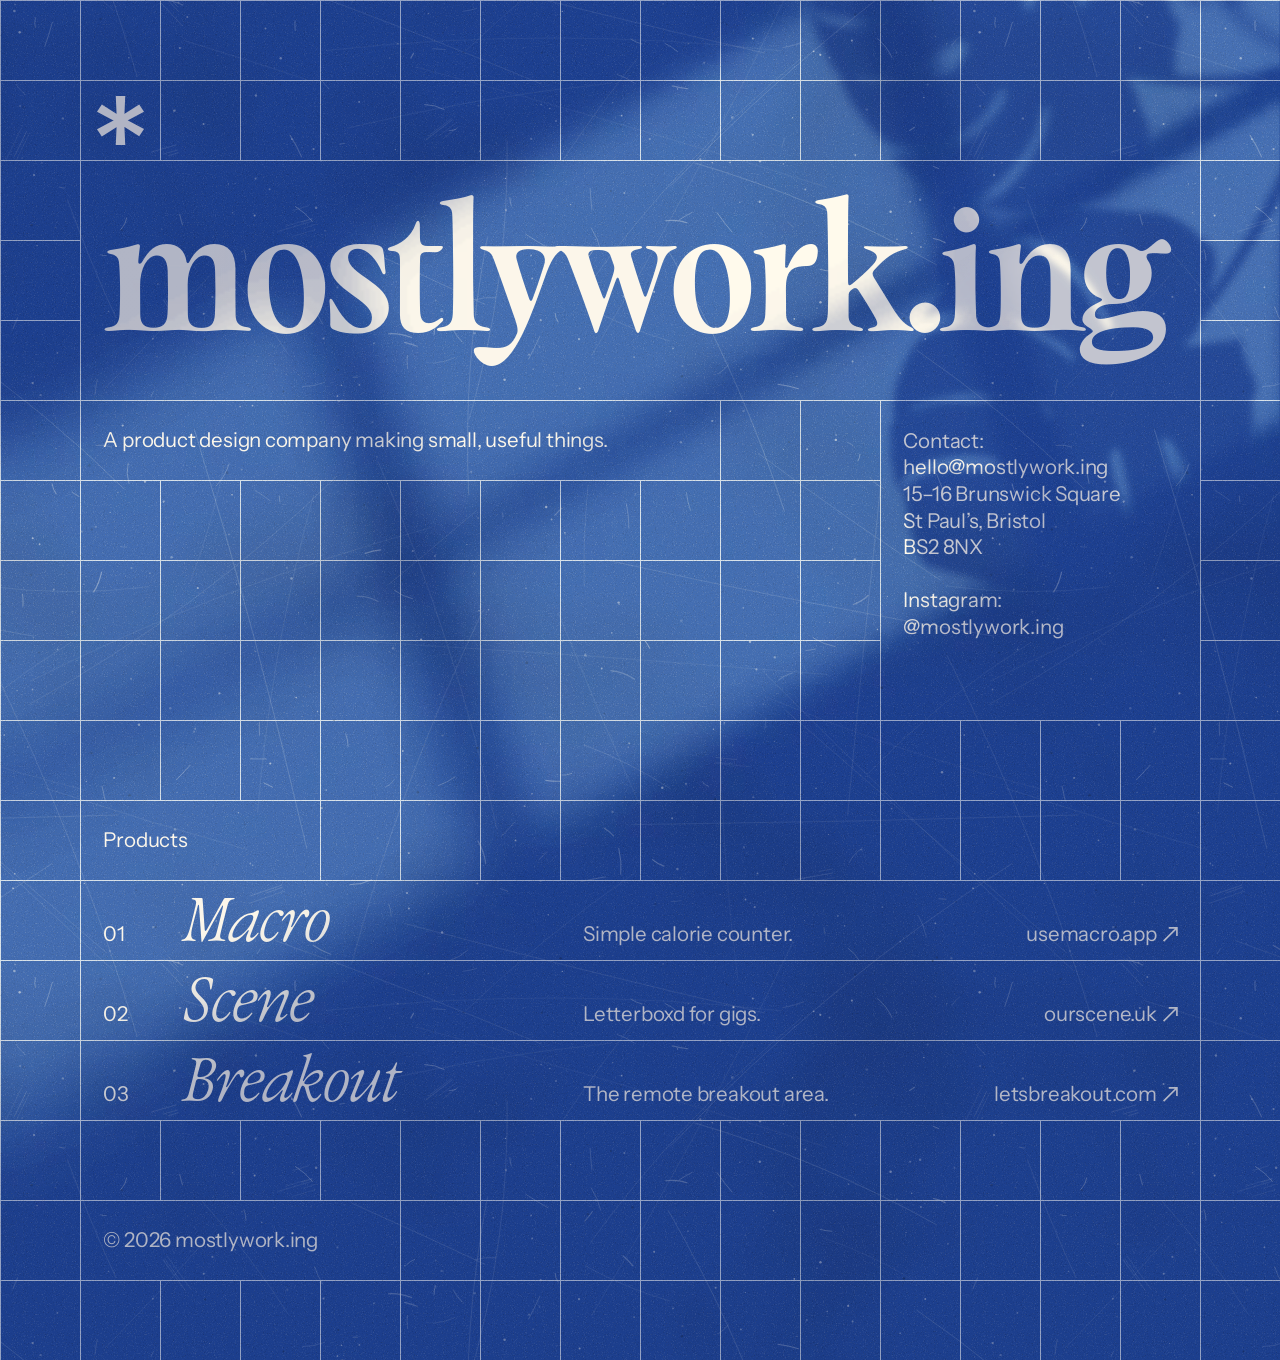
==== commit 0f001de3: "Let each monstera leaf move on its own The plant's shadow is now one layer per leaf (with its stalk)" ====
--- a/index.html
+++ b/index.html
@@ -29,8 +29,8 @@
 <link rel="stylesheet" href="/styles.css">
 </head>
 <body>
-<div class="light" aria-hidden="true"><div class="patch"></div></div>
-<div class="sun" aria-hidden="true"><div class="patch"></div></div>
+<div class="light" aria-hidden="true"><div class="patch"></div><div class="plant"><i></i><i></i><i></i><i></i></div></div>
+<div class="sun" aria-hidden="true"><div class="patch"></div><div class="plant"><i></i><i></i><i></i><i></i></div></div>
 <header class="masthead">
   <a class="home panel" href="/" aria-label="mostlywork.ing"><svg class="logo" viewBox="0 0 482 502" aria-hidden="true" focusable="false"><path d="M192.482 0H289.518L278.383 250.545H203.617L192.482 0ZM192.482 501.089L203.617 250.545H278.383L289.518 501.089H192.482ZM0 162.257L49.3135 87.4918L259.294 221.116L221.911 279.178L0 162.257ZM482 162.257L260.089 279.178L222.706 221.116L432.686 87.4918L482 162.257ZM482 338.036L432.686 412.802L222.706 279.178L260.089 221.116L482 338.036ZM0 339.627L221.911 222.706L259.294 280.769L49.3135 414.393L0 339.627Z"/></svg></a>
 </header>
--- a/styles.css
+++ b/styles.css
@@ -177,9 +177,7 @@
 }
 
 .light::before,
-.light::after,
-.sun::before,
-.sun::after {
+.sun::before {
   content: "";
   position: absolute;
   background: 0 0 / 100% 100% no-repeat;
@@ -200,23 +198,62 @@
     dapple-drift 7.3s ease-in-out infinite alternate;
 }
 
-/* The plant on the sill: sharper sprigs, swaying and fluttering. Canvas:
-   x 350 to 1200, y -300 to 750; it sways about its base at (1040, 40). */
-.light::after,
-.sun::after {
+/* The monstera on the sill: big split leaves, swaying and fluttering. Canvas:
+   x 350 to 1200, y -300 to 750; it sways about its base at (1040, 40).
+   Each leaf (with its stalk) is its own layer and also nods on its own
+   about the base, on its own rhythm, so the leaves drift slightly out of
+   step as real ones do. The leaves are opaque; the plant's shadow strength
+   is set once, on the whole plant, so overlapping leaves don't darken. */
+.plant {
+  position: absolute;
   top: calc(var(--scene) * -0.3);
   right: calc(var(--scene) * -0.2);
   width: calc(var(--scene) * 0.85);
   height: calc(var(--scene) * 1.05);
+  opacity: 0.82;
   transform-origin: 81.18% 32.38%;
+  will-change: translate, rotate;
   animation:
     leaf-sway 4.7s ease-in-out infinite alternate,
     leaf-flutter 2.9s ease-in-out infinite alternate;
 }
 
+.plant i {
+  position: absolute;
+  inset: 0;
+  background: 0 0 / 100% 100% no-repeat;
+  transform-origin: 81.18% 32.38%;
+  will-change: rotate;
+  animation: leaf-nod var(--t) ease-in-out var(--d) infinite alternate;
+}
+
+.plant i:nth-child(1) {
+  --a: 3deg;
+  --t: 2.3s;
+  --d: -1.7s;
+}
+
+.plant i:nth-child(2) {
+  --a: 1.6deg;
+  --t: 3.4s;
+  --d: -0.4s;
+}
+
+.plant i:nth-child(3) {
+  --a: 1.3deg;
+  --t: 3.9s;
+  --d: -2.6s;
+}
+
+.plant i:nth-child(4) {
+  --a: 2deg;
+  --t: 2.8s;
+  --d: -1.1s;
+}
+
 /* In the sun's glow the same leaves are black: they block it */
 .sun::before,
-.sun::after {
+.sun .plant {
   filter: brightness(0);
 }
 
@@ -748,6 +785,16 @@
   }
 }
 
+@keyframes leaf-nod {
+  from {
+    rotate: calc(var(--a) * -1);
+  }
+
+  to {
+    rotate: var(--a);
+  }
+}
+
 @keyframes leaf-flutter {
   from {
     translate: 0.15vmax -0.1vmax;
@@ -798,7 +845,18 @@
   background-image: url("[data-uri]");
 }
 
-.light::after,
-.sun::after {
-  background-image: url("[data-uri]");
-}
+.plant i:nth-child(1) {
+  background-image: url("[data-uri]");
+}
+
+.plant i:nth-child(2) {
+  background-image: url("[data-uri]");
+}
+
+.plant i:nth-child(3) {
+  background-image: url("[data-uri]");
+}
+
+.plant i:nth-child(4) {
+  background-image: url("[data-uri]");
+}
